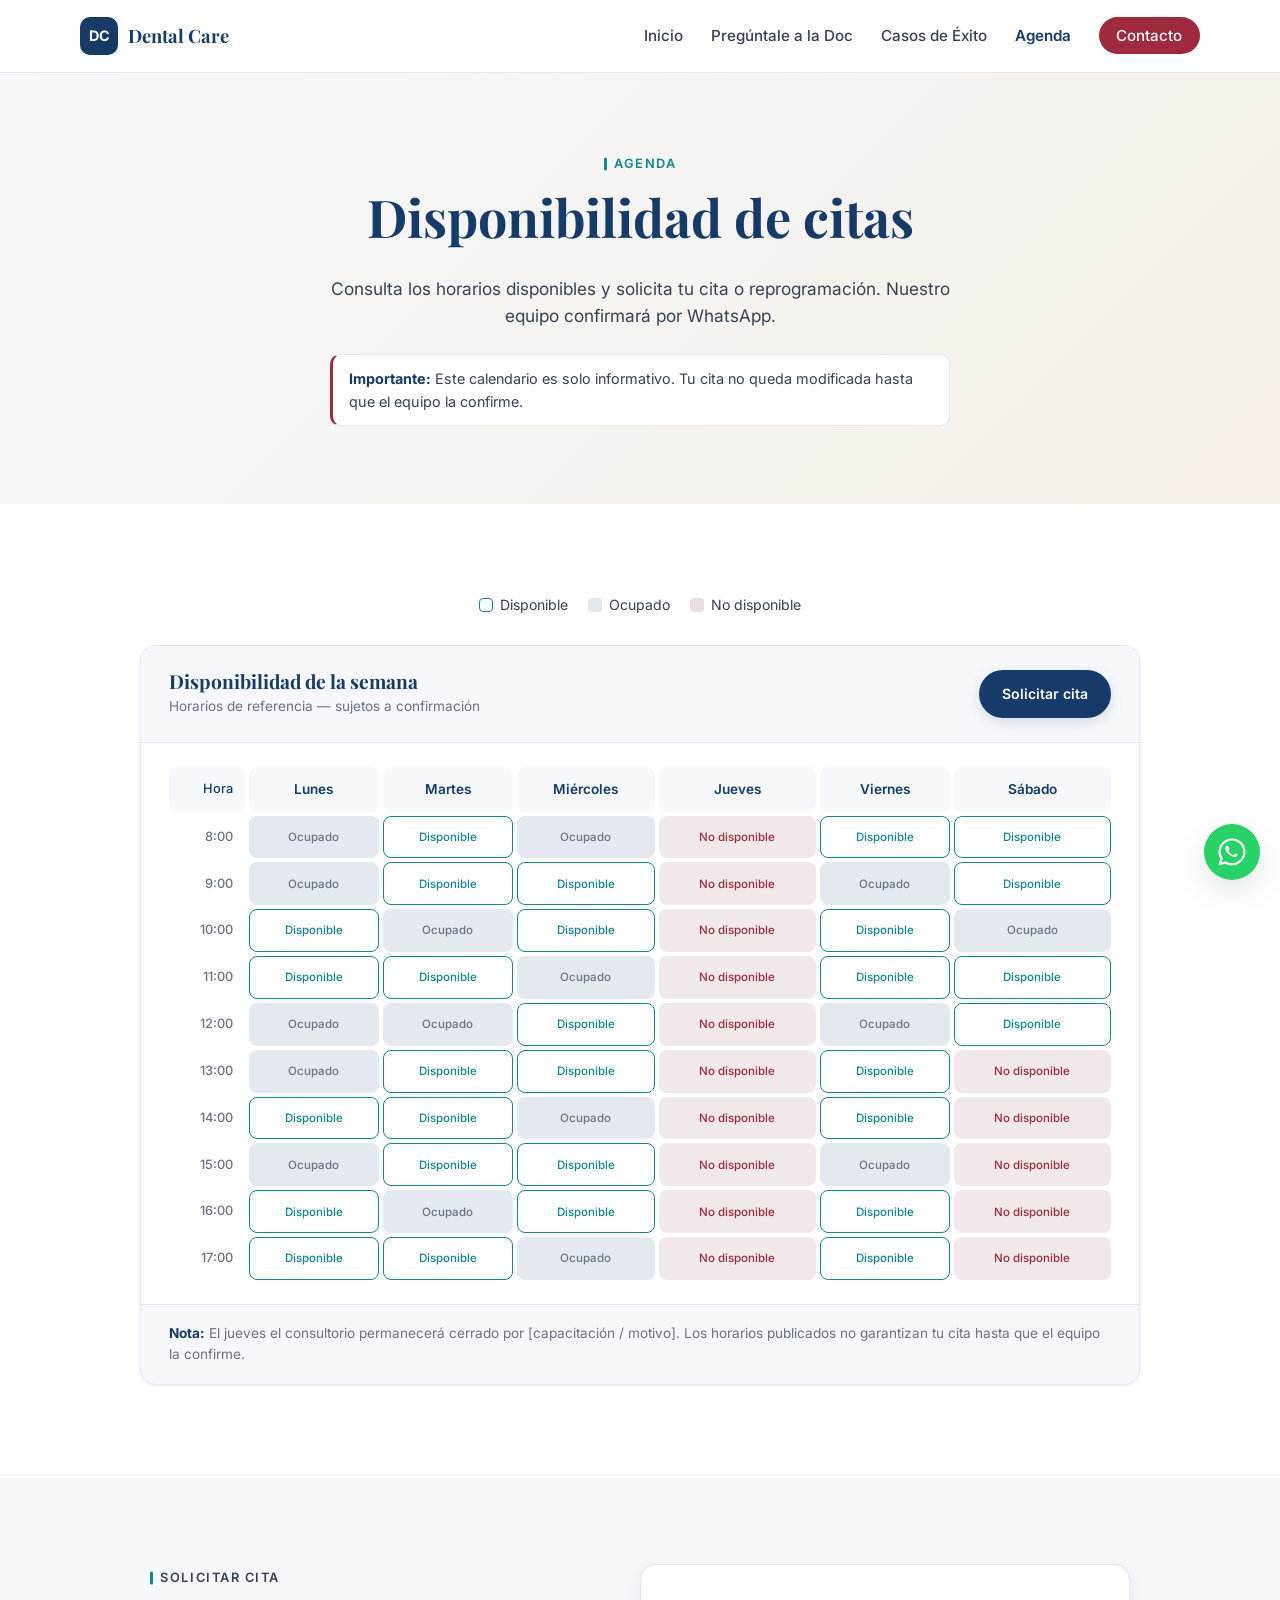
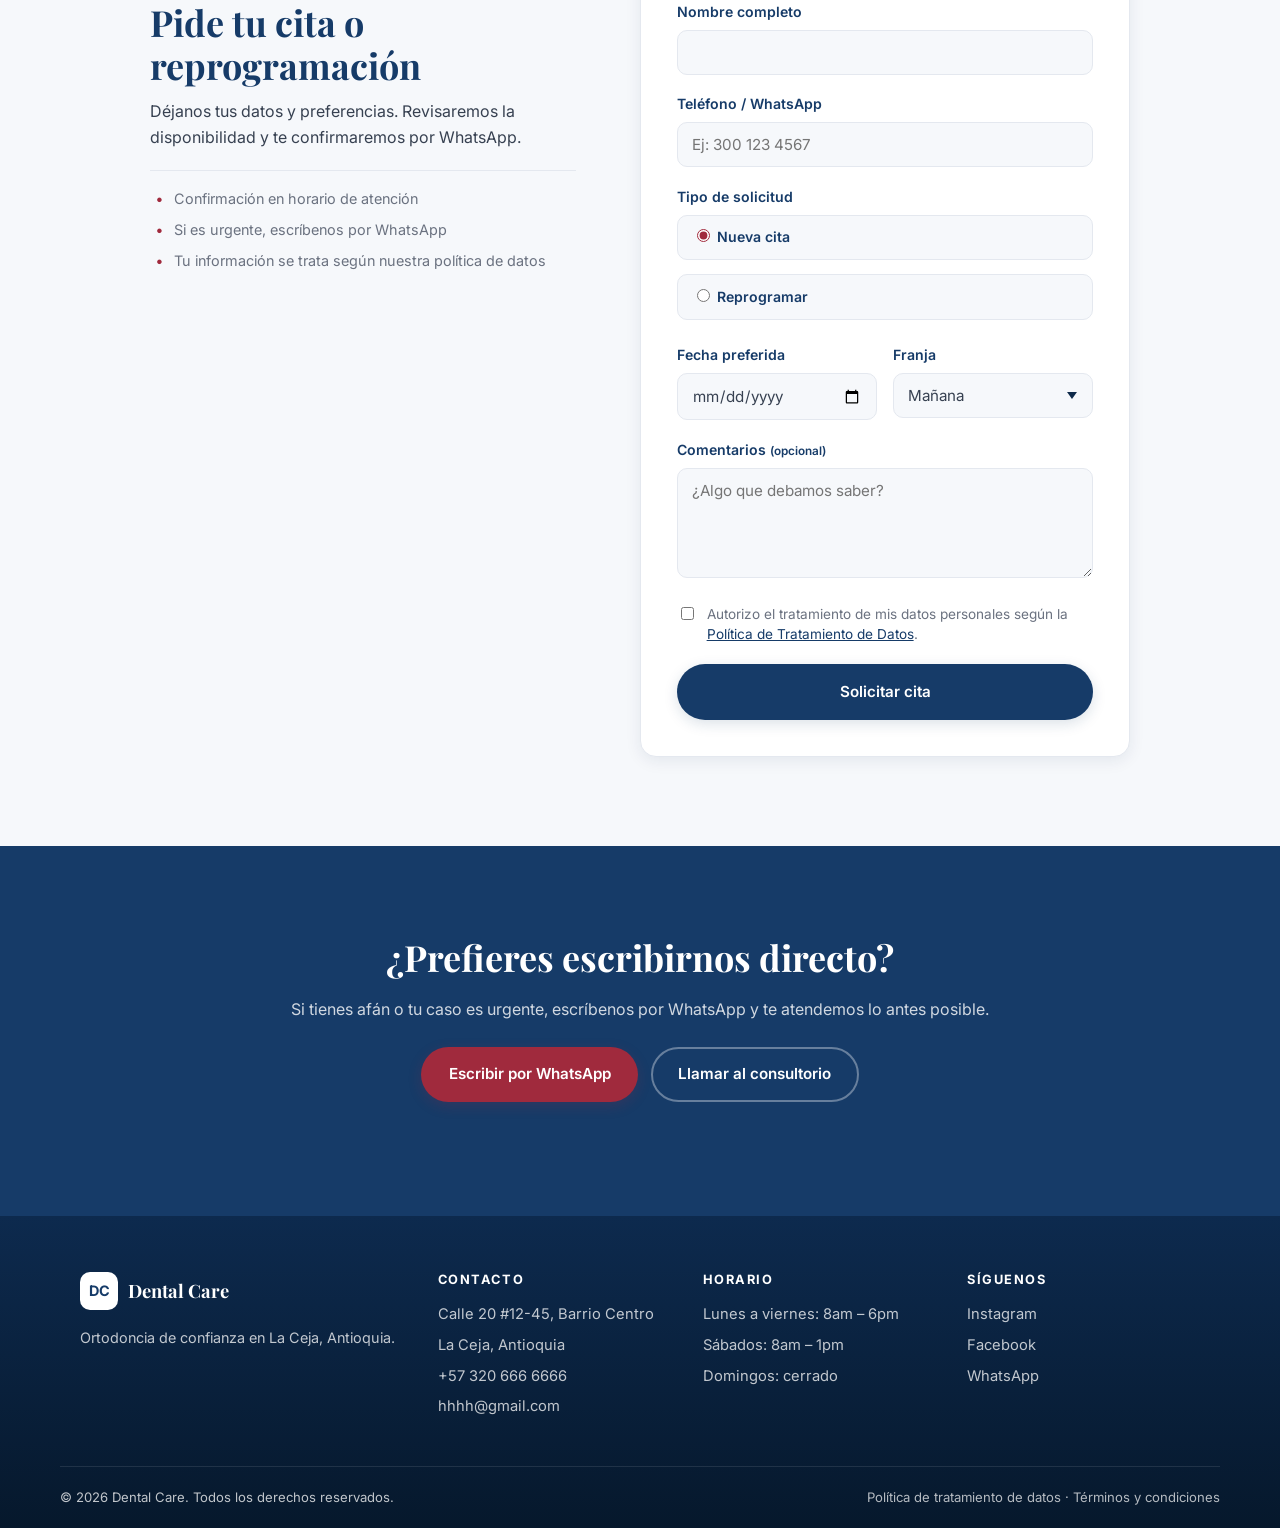
==== agenda.html @ c11f8890 "Add files via upload" ====
<!DOCTYPE html>
<html lang="es">
<head>
  <meta charset="UTF-8" />
  <meta name="viewport" content="width=device-width, initial-scale=1.0" />
  <title>Agenda | Dental Care</title>
  <meta name="description" content="Consulta la disponibilidad de citas en Dental Care y solicita tu cita o reprogramación. Nuestro equipo confirmará por WhatsApp." />
  <link rel="preconnect" href="https://fonts.googleapis.com" />
  <link rel="preconnect" href="https://fonts.gstatic.com" crossorigin />
  <link href="https://fonts.googleapis.com/css2?family=Inter:wght@400;500;600;700&family=Playfair+Display:ital,wght@0,600;0,700;1,600&display=swap" rel="stylesheet" />
  <link rel="stylesheet" href="styles.css" />
</head>
<body>

  <!-- ============ HEADER ============ -->
  <header class="site-header">
    <div class="container header-inner">
      <a href="index.html" class="logo" aria-label="Dental Care - Inicio">
        <span class="logo-mark">DC</span>
        <span class="logo-text">Dental Care</span>
      </a>
      <button class="nav-toggle" aria-label="Abrir menú" aria-expanded="false" aria-controls="main-nav">
        <span></span><span></span><span></span>
      </button>
      <nav id="main-nav" class="main-nav" aria-label="Navegación principal">
        <ul>
          <li><a href="index.html">Inicio</a></li>
          <li><a href="FAQ.html">Pregúntale a la Doc</a></li>
          <li><a href="casos.html">Casos de Éxito</a></li>
          <li><a href="agenda.html" class="active">Agenda</a></li>
          <li><a href="index.html#contacto" class="nav-cta">Contacto</a></li>
        </ul>
      </nav>
    </div>
  </header>

  <!-- ============ PAGE HERO ============ -->
  <section class="page-hero">
    <div class="container page-hero-inner">
      <p class="eyebrow">Agenda</p>
      <h1>Disponibilidad de citas</h1>
      <p class="page-hero-sub">
        Consulta los horarios disponibles y solicita tu cita o reprogramación.
        Nuestro equipo confirmará por WhatsApp.
      </p>
      <p class="disclaimer">
        <strong>Importante:</strong> Este calendario es solo informativo. Tu cita
        no queda modificada hasta que el equipo la confirme.
      </p>
    </div>
  </section>

  <!-- ============ CALENDAR ============ -->
  <section class="section agenda-section">
    <div class="container">

      <div class="agenda-legend" aria-label="Leyenda del calendario">
        <span class="legend-item"><span class="legend-dot legend-available"></span>Disponible</span>
        <span class="legend-item"><span class="legend-dot legend-busy"></span>Ocupado</span>
        <span class="legend-item"><span class="legend-dot legend-blocked"></span>No disponible</span>
      </div>

      <div class="agenda-card">
        <header class="agenda-header">
          <div>
            <h2>Disponibilidad de la semana</h2>
            <p class="agenda-sub">Horarios de referencia — sujetos a confirmación</p>
          </div>
          <a href="#solicitar" class="btn btn-primary">Solicitar cita</a>
        </header>

        <div class="agenda-scroll">
          <table class="agenda-table" aria-label="Calendario de disponibilidad semanal">
            <thead>
              <tr>
                <th scope="col" class="col-time">Hora</th>
                <th scope="col">Lunes</th>
                <th scope="col">Martes</th>
                <th scope="col">Miércoles</th>
                <th scope="col">Jueves</th>
                <th scope="col">Viernes</th>
                <th scope="col">Sábado</th>
              </tr>
            </thead>
            <tbody>
              <tr>
                <th scope="row" class="col-time">8:00</th>
                <td class="slot slot-busy">Ocupado</td>
                <td class="slot slot-available">Disponible</td>
                <td class="slot slot-busy">Ocupado</td>
                <td class="slot slot-blocked">No disponible</td>
                <td class="slot slot-available">Disponible</td>
                <td class="slot slot-available">Disponible</td>
              </tr>
              <tr>
                <th scope="row" class="col-time">9:00</th>
                <td class="slot slot-busy">Ocupado</td>
                <td class="slot slot-available">Disponible</td>
                <td class="slot slot-available">Disponible</td>
                <td class="slot slot-blocked">No disponible</td>
                <td class="slot slot-busy">Ocupado</td>
                <td class="slot slot-available">Disponible</td>
              </tr>
              <tr>
                <th scope="row" class="col-time">10:00</th>
                <td class="slot slot-available">Disponible</td>
                <td class="slot slot-busy">Ocupado</td>
                <td class="slot slot-available">Disponible</td>
                <td class="slot slot-blocked">No disponible</td>
                <td class="slot slot-available">Disponible</td>
                <td class="slot slot-busy">Ocupado</td>
              </tr>
              <tr>
                <th scope="row" class="col-time">11:00</th>
                <td class="slot slot-available">Disponible</td>
                <td class="slot slot-available">Disponible</td>
                <td class="slot slot-busy">Ocupado</td>
                <td class="slot slot-blocked">No disponible</td>
                <td class="slot slot-available">Disponible</td>
                <td class="slot slot-available">Disponible</td>
              </tr>
              <tr>
                <th scope="row" class="col-time">12:00</th>
                <td class="slot slot-busy">Ocupado</td>
                <td class="slot slot-busy">Ocupado</td>
                <td class="slot slot-available">Disponible</td>
                <td class="slot slot-blocked">No disponible</td>
                <td class="slot slot-busy">Ocupado</td>
                <td class="slot slot-available">Disponible</td>
              </tr>
              <tr>
                <th scope="row" class="col-time">13:00</th>
                <td class="slot slot-busy">Ocupado</td>
                <td class="slot slot-available">Disponible</td>
                <td class="slot slot-available">Disponible</td>
                <td class="slot slot-blocked">No disponible</td>
                <td class="slot slot-available">Disponible</td>
                <td class="slot slot-blocked">No disponible</td>
              </tr>
              <tr>
                <th scope="row" class="col-time">14:00</th>
                <td class="slot slot-available">Disponible</td>
                <td class="slot slot-available">Disponible</td>
                <td class="slot slot-busy">Ocupado</td>
                <td class="slot slot-blocked">No disponible</td>
                <td class="slot slot-available">Disponible</td>
                <td class="slot slot-blocked">No disponible</td>
              </tr>
              <tr>
                <th scope="row" class="col-time">15:00</th>
                <td class="slot slot-busy">Ocupado</td>
                <td class="slot slot-available">Disponible</td>
                <td class="slot slot-available">Disponible</td>
                <td class="slot slot-blocked">No disponible</td>
                <td class="slot slot-busy">Ocupado</td>
                <td class="slot slot-blocked">No disponible</td>
              </tr>
              <tr>
                <th scope="row" class="col-time">16:00</th>
                <td class="slot slot-available">Disponible</td>
                <td class="slot slot-busy">Ocupado</td>
                <td class="slot slot-available">Disponible</td>
                <td class="slot slot-blocked">No disponible</td>
                <td class="slot slot-available">Disponible</td>
                <td class="slot slot-blocked">No disponible</td>
              </tr>
              <tr>
                <th scope="row" class="col-time">17:00</th>
                <td class="slot slot-available">Disponible</td>
                <td class="slot slot-available">Disponible</td>
                <td class="slot slot-busy">Ocupado</td>
                <td class="slot slot-blocked">No disponible</td>
                <td class="slot slot-available">Disponible</td>
                <td class="slot slot-blocked">No disponible</td>
              </tr>
            </tbody>
          </table>
        </div>

        <p class="agenda-note">
          <strong>Nota:</strong> El jueves el consultorio permanecerá cerrado por
          [capacitación / motivo]. Los horarios publicados no garantizan tu cita
          hasta que el equipo la confirme.
        </p>
      </div>

    </div>
  </section>

  <!-- ============ REQUEST FORM ============ -->
  <section class="section form-section" id="solicitar">
    <div class="container form-inner">
      <div class="form-intro">
        <p class="eyebrow">Solicitar cita</p>
        <h2>Pide tu cita o reprogramación</h2>
        <p>
          Déjanos tus datos y preferencias. Revisaremos la disponibilidad y te
          confirmaremos por WhatsApp.
        </p>
        <ul class="form-notes">
          <li>Confirmación en horario de atención</li>
          <li>Si es urgente, escríbenos por WhatsApp</li>
          <li>Tu información se trata según nuestra política de datos</li>
        </ul>
      </div>

      <div class="form-container">
        <form class="contact-form" id="agenda-form">
          <div class="form-row">
            <label for="nombre">Nombre completo</label>
            <input type="text" id="nombre" name="nombre" required autocomplete="name" />
          </div>

          <div class="form-row">
            <label for="telefono">Teléfono / WhatsApp</label>
            <input type="tel" id="telefono" name="telefono" required autocomplete="tel" placeholder="Ej: 300 123 4567" />
          </div>

          <div class="form-row">
            <span class="label-text">Tipo de solicitud</span>
            <div class="radio-group radio-group-inline">
              <label class="radio">
                <input type="radio" name="tipo" value="nueva" checked />
                <span>Nueva cita</span>
              </label>
              <label class="radio">
                <input type="radio" name="tipo" value="reprogramar" />
                <span>Reprogramar</span>
              </label>
            </div>
          </div>

          <div class="form-row form-row-2">
            <div>
              <label for="fecha">Fecha preferida</label>
              <input type="date" id="fecha" name="fecha" required />
            </div>
            <div>
              <label for="franja">Franja</label>
              <select id="franja" name="franja">
                <option value="manana">Mañana</option>
                <option value="tarde">Tarde</option>
              </select>
            </div>
          </div>

          <div class="form-row">
            <label for="comentarios">Comentarios <small>(opcional)</small></label>
            <textarea id="comentarios" name="comentarios" rows="3" placeholder="¿Algo que debamos saber?"></textarea>
          </div>

          <label class="checkbox">
            <input type="checkbox" name="consent" required />
            <span>Autorizo el tratamiento de mis datos personales según la <a href="privacidad.html">Política de Tratamiento de Datos</a>.</span>
          </label>

          <button type="submit" class="btn btn-primary form-submit">Solicitar cita</button>
        </form>

        <div class="form-success" id="agenda-success" hidden>
          <div class="success-icon" aria-hidden="true">✓</div>
          <h3>Solicitud recibida</h3>
          <p>Recibimos tu solicitud. Te escribiremos pronto para confirmar.</p>
          <button type="button" class="btn btn-ghost" id="agenda-reset">Enviar otra solicitud</button>
        </div>
      </div>
    </div>
  </section>

  <!-- ============ FINAL CTA ============ -->
  <section class="section final-cta">
    <div class="container final-cta-text center">
      <h2>¿Prefieres escribirnos directo?</h2>
      <p>Si tienes afán o tu caso es urgente, escríbenos por WhatsApp y te atendemos lo antes posible.</p>
      <div class="hero-actions" style="justify-content:center">
        <a href="https://wa.me/573206666666?text=Hola%2C%20quiero%20agendar%20una%20cita%20en%20Dental%20Care." class="btn btn-vinotinto" target="_blank" rel="noopener">Escribir por WhatsApp</a>
        <a href="tel:+573206666666" class="btn btn-ghost btn-ghost-light">Llamar al consultorio</a>
      </div>
    </div>
  </section>

  <!-- ============ FOOTER ============ -->
  <footer class="site-footer">
    <div class="container footer-grid">
      <div>
        <a href="index.html" class="logo logo-light">
          <span class="logo-mark">DC</span>
          <span class="logo-text">Dental Care</span>
        </a>
        <p class="footer-desc">Ortodoncia de confianza en La Ceja, Antioquia.</p>
      </div>
      <div>
        <h4>Contacto</h4>
        <ul class="footer-list">
          <li>Calle 20 #12-45, Barrio Centro</li>
          <li>La Ceja, Antioquia</li>
          <li><a href="tel:+573206666666">+57 320 666 6666</a></li>
          <li><a href="mailto:hhhh@gmail.com">hhhh@gmail.com</a></li>
        </ul>
      </div>
      <div>
        <h4>Horario</h4>
        <ul class="footer-list">
          <li>Lunes a viernes: 8am – 6pm</li>
          <li>Sábados: 8am – 1pm</li>
          <li>Domingos: cerrado</li>
        </ul>
      </div>
      <div>
        <h4>Síguenos</h4>
        <ul class="footer-list">
          <li><a href="https://instagram.com/dentalcare.laceja" target="_blank" rel="noopener">Instagram</a></li>
          <li><a href="https://facebook.com/dentalcare.laceja" target="_blank" rel="noopener">Facebook</a></li>
          <li><a href="https://wa.me/573206666666" target="_blank" rel="noopener">WhatsApp</a></li>
        </ul>
      </div>
    </div>
    <div class="container footer-bottom">
      <p>© <span id="year"></span> Dental Care. Todos los derechos reservados.</p>
      <p>
        <a href="privacidad.html">Política de tratamiento de datos</a> ·
        <a href="terminos.html">Términos y condiciones</a>
      </p>
    </div>
  </footer>

  <!-- ============ WHATSAPP FLOAT ============ -->
  <a href="https://wa.me/573206666666?text=Hola%2C%20quiero%20agendar%20una%20cita%20en%20Dental%20Care."
     class="whatsapp-float" aria-label="Escríbenos por WhatsApp" target="_blank" rel="noopener">
    <svg viewBox="0 0 32 32" width="28" height="28" aria-hidden="true">
      <path fill="currentColor" d="M16 .5C7.4.5.5 7.4.5 16c0 2.8.7 5.4 2 7.7L.5 31.5l8-2.1c2.2 1.2 4.8 1.9 7.5 1.9 8.6 0 15.5-6.9 15.5-15.5S24.6.5 16 .5zm0 28.2c-2.4 0-4.7-.6-6.7-1.8l-.5-.3-4.7 1.2 1.3-4.6-.3-.5c-1.3-2.1-2-4.5-2-7 0-7.1 5.8-12.9 12.9-12.9S29 8.9 29 16s-5.8 12.7-13 12.7zm7.1-9.5c-.4-.2-2.3-1.1-2.6-1.3-.4-.1-.6-.2-.9.2-.3.4-1 1.3-1.2 1.5-.2.2-.4.3-.8.1-.4-.2-1.7-.6-3.2-2-1.2-1-2-2.3-2.2-2.7-.2-.4 0-.6.2-.8.2-.2.4-.4.5-.7.2-.2.2-.4.3-.6.1-.2 0-.4 0-.6-.1-.2-.9-2.1-1.2-2.9-.3-.7-.6-.6-.9-.6h-.7c-.2 0-.6.1-.9.4-.3.4-1.2 1.2-1.2 2.8 0 1.7 1.2 3.3 1.4 3.5.2.2 2.4 3.7 5.9 5.1.8.4 1.5.6 2 .7.8.3 1.6.2 2.2.1.7-.1 2.3-.9 2.6-1.8.3-.9.3-1.7.2-1.8-.1-.2-.4-.2-.8-.4z"/>
    </svg>
  </a>

  <script src="script.js" defer></script>
</body>
</html>
---- styles.css ----
/* ============================================================
   DENTAL CARE — styles.css
   Palette:
   --blue:      #0F2A4A   (primary)
   --blue-dark: #0A1E36
   --gray-50:   #F4F5F7
   --gray-200:  #E2E5EA
   --gray-500:  #6B7280
   --beige:     #EFE8DC
   --vinotinto: #7A1F2B
   ============================================================ */

:root {
  --blue: #0F2A4A;
  --blue-dark: #0A1E36;
  --white: #FFFFFF;
  --gray-50: #F4F5F7;
  --gray-200: #E2E5EA;
  --gray-500: #6B7280;
  --gray-700: #374151;
  --beige: #EFE8DC;
  --vinotinto: #7A1F2B;
  --vinotinto-dark: #611521;

  --font-sans: 'Inter', system-ui, -apple-system, sans-serif;
  --font-display: 'Playfair Display', Georgia, serif;

  --radius: 10px;
  --radius-lg: 16px;
  --shadow-sm: 0 1px 3px rgba(15, 42, 74, .06), 0 1px 2px rgba(15, 42, 74, .04);
  --shadow-md: 0 4px 16px rgba(15, 42, 74, .08);
  --shadow-lg: 0 12px 32px rgba(15, 42, 74, .12);

  --container: 1160px;
  --transition: .2s ease;
}

/* ---------- RESET ---------- */
*, *::before, *::after { box-sizing: border-box; }
html { scroll-behavior: smooth; }
body {
  margin: 0;
  font-family: var(--font-sans);
  font-size: 16px;
  line-height: 1.6;
  color: var(--gray-700);
  background: var(--white);
  -webkit-font-smoothing: antialiased;
}
img { max-width: 100%; display: block; }
a { color: var(--blue); text-decoration: none; transition: color var(--transition); }
a:hover { color: var(--vinotinto); }
ul { padding-left: 1.1em; }
button { font: inherit; cursor: pointer; border: 0; background: none; }

h1, h2, h3, h4 {
  font-family: var(--font-display);
  color: var(--blue);
  line-height: 1.2;
  margin: 0 0 .5em;
  font-weight: 700;
}
h1 { font-size: clamp(2rem, 4vw + 1rem, 3.25rem); }
h2 { font-size: clamp(1.5rem, 2vw + 1rem, 2.25rem); }
h3 { font-size: 1.15rem; }
p { margin: 0 0 1em; }

.container {
  max-width: var(--container);
  margin: 0 auto;
  padding: 0 1.25rem;
}
.center { text-align: center; }
.eyebrow {
  display: inline-block;
  font-family: var(--font-sans);
  font-size: .8rem;
  font-weight: 600;
  letter-spacing: .12em;
  text-transform: uppercase;
  color: var(--vinotinto);
  margin-bottom: .75rem;
}

/* ---------- BUTTONS ---------- */
.btn {
  display: inline-block;
  padding: .85rem 1.6rem;
  border-radius: 999px;
  font-weight: 600;
  font-size: .95rem;
  text-align: center;
  transition: all var(--transition);
  border: 2px solid transparent;
}
.btn-primary { background: var(--blue); color: var(--white); }
.btn-primary:hover { background: var(--blue-dark); color: var(--white); transform: translateY(-1px); box-shadow: var(--shadow-md); }
.btn-outline { border-color: var(--blue); color: var(--blue); }
.btn-outline:hover { background: var(--blue); color: var(--white); }
.btn-ghost { color: var(--blue); border-color: var(--gray-200); }
.btn-ghost:hover { border-color: var(--blue); }
.btn-ghost-light { color: var(--white); border-color: rgba(255,255,255,.35); }
.btn-ghost-light:hover { border-color: var(--white); color: var(--white); }
.btn-vinotinto { background: var(--vinotinto); color: var(--white); }
.btn-vinotinto:hover { background: var(--vinotinto-dark); color: var(--white); transform: translateY(-1px); box-shadow: var(--shadow-md); }

/* ---------- HEADER ---------- */
.site-header {
  position: sticky;
  top: 0;
  z-index: 50;
  background: rgba(255,255,255,.96);
  backdrop-filter: blur(8px);
  border-bottom: 1px solid var(--gray-200);
}
.header-inner {
  display: flex;
  align-items: center;
  justify-content: space-between;
  height: 72px;
}
.logo {
  display: inline-flex;
  align-items: center;
  gap: .6rem;
  font-family: var(--font-display);
  font-weight: 700;
  font-size: 1.15rem;
  color: var(--blue);
}
.logo:hover { color: var(--blue); }
.logo-mark {
  display: inline-grid;
  place-items: center;
  width: 38px;
  height: 38px;
  border-radius: 10px;
  background: var(--blue);
  color: var(--white);
  font-family: var(--font-sans);
  font-weight: 700;
  font-size: .9rem;
}
.logo-light .logo-text { color: var(--white); }
.logo-light .logo-mark { background: var(--white); color: var(--blue); }

.main-nav ul {
  display: flex;
  gap: 1.75rem;
  list-style: none;
  margin: 0;
  padding: 0;
  align-items: center;
}
.main-nav a { font-size: .95rem; font-weight: 500; color: var(--gray-700); }
.main-nav a.active { color: var(--blue); font-weight: 600; }
.nav-cta {
  padding: .55rem 1.1rem;
  background: var(--vinotinto);
  color: var(--white) !important;
  border-radius: 999px;
}
.nav-cta:hover { background: var(--vinotinto-dark); }

.nav-toggle { display: none; width: 40px; height: 40px; padding: 8px; border-radius: 8px; }
.nav-toggle span { display: block; height: 2px; background: var(--blue); margin: 4px 0; border-radius: 2px; transition: var(--transition); }

/* ---------- HERO ---------- */
.hero {
  background: linear-gradient(135deg, var(--gray-50) 0%, var(--beige) 100%);
  padding: clamp(3rem, 6vw, 5.5rem) 0;
}
.hero-inner {
  display: grid;
  grid-template-columns: 1.1fr .9fr;
  gap: clamp(2rem, 5vw, 4rem);
  align-items: center;
}
.hero-content h1 em { font-style: italic; color: var(--vinotinto); }
.hero-sub { font-size: 1.08rem; color: var(--gray-700); max-width: 52ch; margin-bottom: 1.75rem; }
.hero-actions { display: flex; flex-wrap: wrap; gap: .8rem; }

.media-placeholder {
  aspect-ratio: 4 / 5;
  border-radius: var(--radius-lg);
  background:
    repeating-linear-gradient(45deg, rgba(15,42,74,.04) 0 12px, transparent 12px 24px),
    var(--gray-200);
  display: grid;
  place-content: center;
  text-align: center;
  padding: 1.5rem;
  color: var(--gray-500);
  border: 1px dashed rgba(15,42,74,.2);
}
.media-placeholder span { font-weight: 600; color: var(--blue); }
.media-placeholder small { display: block; margin-top: .35rem; font-size: .75rem; letter-spacing: .05em; }

/* ---------- TRUST BAR ---------- */
.trust-bar { background: var(--blue); color: var(--white); padding: 1.5rem 0; }
.trust-inner { display: grid; grid-template-columns: repeat(4, 1fr); gap: 1rem; text-align: center; }
.trust-item strong { display: block; font-family: var(--font-display); font-size: 1.25rem; color: var(--white); }
.trust-item span { font-size: .82rem; color: rgba(255,255,255,.75); }

/* ---------- SECTIONS ---------- */
.section { padding: clamp(3.5rem, 7vw, 6rem) 0; }
.section-head { text-align: center; max-width: 640px; margin: 0 auto 3rem; }
.section-sub { color: var(--gray-500); font-size: 1.02rem; }

/* ---------- QUIÉNES SOMOS (philosophy) ---------- */
.philosophy { background: var(--white); }
.philosophy-inner {
  display: grid;
  grid-template-columns: 1.15fr .85fr;
  gap: clamp(2rem, 5vw, 4rem);
  align-items: center;
}
.philosophy-content p { max-width: 56ch; }

/* ---------- LA DOCTORA (about) ---------- */
.about { background: var(--gray-50); }
.about-inner {
  display: grid;
  grid-template-columns: .85fr 1.15fr;
  gap: clamp(2rem, 5vw, 4rem);
  align-items: center;
}
.about-role { font-weight: 600; color: var(--vinotinto); margin-bottom: 1rem; }
.about-quote {
  font-family: var(--font-display);
  font-size: 1.2rem;
  font-style: italic;
  color: var(--blue);
  border-left: 3px solid var(--vinotinto);
  padding-left: 1rem;
  margin: 1.25rem 0;
}
.about-list {
  list-style: none;
  padding: 1rem 0 0;
  margin: 1.25rem 0 0;
  border-top: 1px solid var(--gray-200);
}
.about-list li {
  position: relative;
  padding-left: 1.4rem;
  font-size: .93rem;
  color: var(--gray-700);
  margin-bottom: .55rem;
}
.about-list li::before {
  content: "";
  position: absolute;
  left: 0;
  top: .55em;
  width: 8px; height: 8px;
  border-radius: 50%;
  background: var(--vinotinto);
}
.about-list strong { color: var(--blue); }

/* ---------- SERVICIOS ---------- */
.services { background: var(--white); }
.services-grid {
  display: grid;
  grid-template-columns: repeat(auto-fit, minmax(240px, 1fr));
  gap: 1.25rem;
}
.service-card {
  padding: 1.75rem 1.5rem;
  background: var(--gray-50);
  border-radius: var(--radius-lg);
  border: 1px solid var(--gray-200);
  transition: all var(--transition);
}
.service-card:hover {
  transform: translateY(-3px);
  box-shadow: var(--shadow-md);
  border-color: transparent;
}
.service-icon {
  display: inline-grid;
  place-items: center;
  width: 44px;
  height: 44px;
  border-radius: 12px;
  background: var(--white);
  color: var(--vinotinto);
  font-size: 1.3rem;
  margin-bottom: 1rem;
  border: 1px solid var(--gray-200);
}
.service-card h3 { margin-bottom: .35rem; font-size: 1.05rem; }
.service-card p { color: var(--gray-500); font-size: .93rem; margin: 0; }

/* ---------- PROCESO (steps) ---------- */
.process { background: var(--gray-50); }
.process-steps {
  list-style: none;
  padding: 0;
  margin: 0;
  display: grid;
  grid-template-columns: repeat(4, 1fr);
  gap: 1.25rem;
  counter-reset: step;
  position: relative;
}
.process-step {
  background: var(--white);
  border-radius: var(--radius-lg);
  padding: 1.75rem 1.5rem;
  box-shadow: var(--shadow-sm);
  border-top: 3px solid var(--vinotinto);
  position: relative;
}
.step-number {
  display: block;
  font-family: var(--font-display);
  font-size: 1.75rem;
  color: var(--vinotinto);
  font-weight: 700;
  margin-bottom: .5rem;
}
.process-step h3 { font-size: 1.05rem; margin-bottom: .35rem; }
.process-step p { font-size: .92rem; color: var(--gray-500); margin: 0; }

/* ---------- POR QUÉ ---------- */
.why { background: var(--white); }
.why-grid {
  display: grid;
  grid-template-columns: repeat(auto-fit, minmax(220px, 1fr));
  gap: 1.25rem;
}
.why-grid-5 { grid-template-columns: repeat(auto-fit, minmax(210px, 1fr)); }
.why-card {
  padding: 1.75rem 1.5rem;
  border: 1px solid var(--gray-200);
  border-radius: var(--radius-lg);
  transition: all var(--transition);
}
.why-card:hover { border-color: var(--blue); }
.why-number {
  display: block;
  font-family: var(--font-display);
  font-size: 1.75rem;
  color: var(--vinotinto);
  margin-bottom: .5rem;
  font-weight: 700;
}
.why-card h3 { font-size: 1.02rem; margin-bottom: .3rem; }
.why-card p { font-size: .92rem; color: var(--gray-500); margin: 0; }

/* ---------- BIOSEGURIDAD ---------- */
.bioseguridad { background: var(--beige); }
.bioseguridad-inner {
  display: grid;
  grid-template-columns: .85fr 1.15fr;
  gap: clamp(2rem, 5vw, 4rem);
  align-items: center;
}
.bioseguridad-list {
  list-style: none;
  padding: 0;
  margin: 1rem 0 0;
}
.bioseguridad-list li {
  position: relative;
  padding-left: 1.75rem;
  font-size: .95rem;
  margin-bottom: .55rem;
  color: var(--gray-700);
}
.bioseguridad-list li::before {
  content: "✓";
  position: absolute;
  left: 0;
  top: 0;
  color: var(--vinotinto);
  font-weight: 700;
  font-size: 1.1rem;
}

/* ---------- TESTIMONIOS ---------- */
.testimonials { background: var(--gray-50); }
.testimonials-grid {
  display: grid;
  grid-template-columns: repeat(auto-fit, minmax(260px, 1fr));
  gap: 1.5rem;
  margin-bottom: 2.5rem;
}
.testimonial {
  margin: 0;
  padding: 1.75rem;
  background: var(--white);
  border-radius: var(--radius-lg);
  border-left: 3px solid var(--vinotinto);
  box-shadow: var(--shadow-sm);
}
.testimonial p { font-style: italic; color: var(--gray-700); margin-bottom: 1rem; }
.testimonial footer { font-size: .85rem; font-weight: 600; color: var(--blue); }
.testimonial footer em { font-weight: 400; color: var(--gray-500); font-size: .8rem; }

/* ---------- FINAL CTA + MAPA ---------- */
.final-cta { background: var(--blue); color: var(--white); }
.final-cta-inner {
  display: grid;
  grid-template-columns: 1fr 1fr;
  gap: clamp(2rem, 5vw, 4rem);
  align-items: center;
}
.final-cta h2 { color: var(--white); }
.final-cta p { color: rgba(255,255,255,.8); }
.final-cta .hero-actions { margin: 1.5rem 0; }
.contact-list {
  list-style: none;
  padding: 1.25rem 0 0;
  margin: 0;
  border-top: 1px solid rgba(255,255,255,.15);
  font-size: .93rem;
}
.contact-list li { margin-bottom: .55rem; color: rgba(255,255,255,.85); }
.contact-list strong { color: var(--white); }
.contact-list a { color: rgba(255,255,255,.85); }
.contact-list a:hover { color: var(--white); }
.map-placeholder {
  aspect-ratio: 4 / 3;
  border-radius: var(--radius-lg);
  background: rgba(255,255,255,.05);
  border: 1px dashed rgba(255,255,255,.3);
  display: grid;
  place-content: center;
  text-align: center;
  color: rgba(255,255,255,.7);
  padding: 1.5rem;
}
.map-placeholder span { font-weight: 600; color: var(--white); }
.map-placeholder small { display: block; margin-top: .35rem; font-size: .75rem; letter-spacing: .05em; }

/* ---------- FOOTER ---------- */
.site-footer { background: var(--blue-dark); color: rgba(255,255,255,.75); padding: 3.5rem 0 0; }
.footer-grid {
  display: grid;
  grid-template-columns: 1.4fr 1fr 1fr 1fr;
  gap: 2rem;
  padding-bottom: 2.5rem;
}
.footer-desc { font-size: .9rem; margin-top: 1rem; }
.site-footer h4 {
  color: var(--white);
  font-family: var(--font-sans);
  font-size: .8rem;
  letter-spacing: .12em;
  text-transform: uppercase;
  margin-bottom: 1rem;
}
.footer-list { list-style: none; padding: 0; margin: 0; }
.footer-list li { font-size: .92rem; margin-bottom: .45rem; }
.footer-list a { color: rgba(255,255,255,.75); }
.footer-list a:hover { color: var(--white); }
.footer-bottom {
  display: flex;
  justify-content: space-between;
  align-items: center;
  flex-wrap: wrap;
  gap: .5rem;
  padding: 1.25rem 0;
  border-top: 1px solid rgba(255,255,255,.1);
  font-size: .82rem;
}
.footer-bottom p { margin: 0; }
.footer-bottom a { color: rgba(255,255,255,.7); }
.footer-bottom a:hover { color: var(--white); }

/* ---------- WHATSAPP FLOAT ---------- */
.whatsapp-float {
  position: fixed;
  bottom: 1.25rem;
  right: 1.25rem;
  width: 56px;
  height: 56px;
  border-radius: 50%;
  background: #25D366;
  color: var(--white);
  display: grid;
  place-items: center;
  box-shadow: var(--shadow-lg);
  z-index: 40;
  transition: transform var(--transition);
}
.whatsapp-float:hover { transform: scale(1.06); color: var(--white); }

/* ---------- RESPONSIVE ---------- */
@media (max-width: 900px) {
  .hero-inner,
  .philosophy-inner,
  .about-inner,
  .bioseguridad-inner,
  .final-cta-inner { grid-template-columns: 1fr; }
  .hero-media,
  .philosophy-media,
  .bioseguridad-media { order: -1; max-width: 420px; margin: 0 auto; width: 100%; }
  .trust-inner { grid-template-columns: repeat(2, 1fr); gap: 1.5rem; }
  .process-steps { grid-template-columns: repeat(2, 1fr); }
  .footer-grid { grid-template-columns: repeat(2, 1fr); }
}

@media (max-width: 720px) {
  .nav-toggle { display: block; }
  .main-nav {
    position: absolute;
    top: 72px; left: 0; right: 0;
    background: var(--white);
    border-bottom: 1px solid var(--gray-200);
    transform: scaleY(0);
    transform-origin: top;
    transition: transform var(--transition);
    overflow: hidden;
  }
  .main-nav.open { transform: scaleY(1); }
  .main-nav ul { flex-direction: column; gap: 0; padding: 1rem 1.25rem; align-items: stretch; }
  .main-nav li { border-bottom: 1px solid var(--gray-200); }
  .main-nav li:last-child { border-bottom: 0; }
  .main-nav a { display: block; padding: .9rem 0; }
  .nav-cta { text-align: center; margin-top: .5rem; }
  .process-steps { grid-template-columns: 1fr; }
  .footer-grid { grid-template-columns: 1fr; }
  .footer-bottom { justify-content: center; text-align: center; }
}


/* ============================================================
   PREGÚNTALE A LA DOC — page-specific styles
   ============================================================ */

/* ---------- PAGE HERO (generic, reused on other pages) ---------- */
.page-hero {
  background: linear-gradient(135deg, var(--gray-50) 0%, var(--beige) 100%);
  padding: clamp(3rem, 6vw, 5rem) 0 clamp(2.5rem, 5vw, 4rem);
}
.page-hero-inner { max-width: 780px; margin: 0 auto; text-align: center; }
.page-hero-sub {
  font-size: 1.08rem;
  color: var(--gray-700);
  max-width: 60ch;
  margin: 0 auto 1.5rem;
}
.disclaimer {
  display: inline-block;
  background: var(--white);
  border: 1px solid var(--gray-200);
  border-left: 3px solid var(--vinotinto);
  border-radius: var(--radius);
  padding: .75rem 1rem;
  font-size: .9rem;
  color: var(--gray-700);
  text-align: left;
  max-width: 620px;
}
.disclaimer strong { color: var(--blue); }

/* ---------- FAQ TABS ---------- */
.faq-section { background: var(--white); }
.faq-container { max-width: 820px; }

.tabs {
  display: inline-flex;
  padding: .35rem;
  background: var(--gray-50);
  border: 1px solid var(--gray-200);
  border-radius: 999px;
  margin: 0 auto 2.5rem;
  gap: .25rem;
  width: 100%;
  max-width: 520px;
  display: flex;
}
.tab {
  flex: 1;
  padding: .7rem 1.2rem;
  font-size: .92rem;
  font-weight: 600;
  color: var(--gray-500);
  border-radius: 999px;
  transition: all var(--transition);
  text-align: center;
}
.tab:hover { color: var(--blue); }
.tab.active {
  background: var(--white);
  color: var(--blue);
  box-shadow: var(--shadow-sm);
}

.tab-panel { display: none; }
.tab-panel.active { display: block; animation: fadeIn .25s ease; }
@keyframes fadeIn {
  from { opacity: 0; transform: translateY(4px); }
  to   { opacity: 1; transform: translateY(0); }
}

/* ---------- FAQ ACCORDION ---------- */
.faq-list { display: flex; flex-direction: column; gap: .6rem; }

.faq {
  background: var(--gray-50);
  border: 1px solid var(--gray-200);
  border-radius: var(--radius);
  transition: all var(--transition);
  overflow: hidden;
}
.faq[open] {
  background: var(--white);
  border-color: var(--blue);
  box-shadow: var(--shadow-sm);
}
.faq summary {
  list-style: none;
  cursor: pointer;
  padding: 1.1rem 1.25rem;
  font-weight: 600;
  color: var(--blue);
  font-size: .98rem;
  display: flex;
  justify-content: space-between;
  align-items: center;
  gap: 1rem;
}
.faq summary::-webkit-details-marker { display: none; }
.faq summary::after {
  content: "+";
  font-size: 1.3rem;
  font-weight: 400;
  color: var(--vinotinto);
  transition: transform var(--transition);
  line-height: 1;
  flex-shrink: 0;
}
.faq[open] summary::after {
  content: "−";
  transform: rotate(180deg);
}
.faq-body {
  padding: 0 1.25rem 1.15rem;
  color: var(--gray-700);
  font-size: .95rem;
  line-height: 1.65;
}
.faq-body p { margin: 0; }
.faq-body em { color: var(--gray-500); font-style: italic; }

/* ---------- PRIVATE QUESTION FORM ---------- */
.form-section { background: var(--gray-50); }
.form-inner {
  display: grid;
  grid-template-columns: 1fr 1.15fr;
  gap: clamp(2rem, 5vw, 4rem);
  align-items: start;
  max-width: 1020px;
}
.form-intro h2 { margin-bottom: .75rem; }
.form-intro p { color: var(--gray-700); }
.form-notes {
  list-style: none;
  padding: 0;
  margin: 1.25rem 0 0;
  border-top: 1px solid var(--gray-200);
  padding-top: 1rem;
}
.form-notes li {
  position: relative;
  padding-left: 1.5rem;
  font-size: .9rem;
  color: var(--gray-500);
  margin-bottom: .5rem;
}
.form-notes li::before {
  content: "•";
  position: absolute;
  left: .35rem;
  top: 0;
  color: var(--vinotinto);
  font-weight: 700;
}

.contact-form {
  background: var(--white);
  padding: clamp(1.5rem, 3vw, 2.25rem);
  border-radius: var(--radius-lg);
  box-shadow: var(--shadow-md);
  border: 1px solid var(--gray-200);
}
.form-row { margin-bottom: 1.15rem; }
.form-row label,
.form-row .label-text {
  display: block;
  font-size: .88rem;
  font-weight: 600;
  color: var(--blue);
  margin-bottom: .4rem;
}
.form-row input[type="text"],
.form-row input[type="email"],
.form-row input[type="tel"],
.form-row textarea {
  width: 100%;
  padding: .75rem .9rem;
  font-family: inherit;
  font-size: .95rem;
  color: var(--gray-700);
  background: var(--gray-50);
  border: 1px solid var(--gray-200);
  border-radius: var(--radius);
  transition: all var(--transition);
}
.form-row input:focus,
.form-row textarea:focus {
  outline: none;
  background: var(--white);
  border-color: var(--blue);
  box-shadow: 0 0 0 3px rgba(15, 42, 74, .1);
}
.form-row textarea { resize: vertical; min-height: 110px; }

.radio-group { display: flex; flex-direction: column; gap: .5rem; }
.radio {
  display: flex;
  align-items: center;
  gap: .55rem;
  padding: .65rem .85rem;
  background: var(--gray-50);
  border: 1px solid var(--gray-200);
  border-radius: var(--radius);
  cursor: pointer;
  font-size: .93rem;
  color: var(--gray-700);
  transition: all var(--transition);
}
.radio:hover { border-color: var(--blue); }
.radio input { accent-color: var(--vinotinto); }

.checkbox {
  display: flex;
  align-items: flex-start;
  gap: .6rem;
  font-size: .85rem;
  color: var(--gray-500);
  cursor: pointer;
  margin-bottom: 1.25rem;
  line-height: 1.5;
}
.checkbox input {
  accent-color: var(--vinotinto);
  margin-top: .2rem;
  flex-shrink: 0;
}
.checkbox a { color: var(--blue); text-decoration: underline; }

.form-submit { width: 100%; }
.form-footnote {
  margin: 1rem 0 0;
  font-size: .78rem;
  color: var(--gray-500);
  text-align: center;
}

/* ---------- PAGE FORM RESPONSIVE ---------- */
@media (max-width: 860px) {
  .form-inner { grid-template-columns: 1fr; }
}




/* ============================================================
   CASOS DE ÉXITO — page-specific styles
   ============================================================ */

/* ---------- FILTER BAR ---------- */
.cases-section { background: var(--white); }

.filter-bar {
  display: flex;
  flex-wrap: wrap;
  gap: .5rem;
  justify-content: center;
  margin-bottom: 2.5rem;
}
.filter-btn {
  padding: .55rem 1.2rem;
  font-size: .9rem;
  font-weight: 600;
  color: var(--gray-500);
  background: var(--gray-50);
  border: 1px solid var(--gray-200);
  border-radius: 999px;
  transition: all var(--transition);
}
.filter-btn:hover { color: var(--blue); border-color: var(--blue); }
.filter-btn.active {
  background: var(--blue);
  color: var(--white);
  border-color: var(--blue);
}

/* ---------- CASES GRID ---------- */
.cases-grid {
  display: grid;
  grid-template-columns: repeat(auto-fit, minmax(320px, 1fr));
  gap: 1.75rem;
}
.case-card {
  background: var(--white);
  border: 1px solid var(--gray-200);
  border-radius: var(--radius-lg);
  overflow: hidden;
  transition: all var(--transition);
  display: flex;
  flex-direction: column;
}
.case-card:hover {
  box-shadow: var(--shadow-md);
  border-color: transparent;
}
.case-card[hidden] { display: none; }

/* ---------- BEFORE/AFTER SLIDER ---------- */
.case-slider {
  position: relative;
  aspect-ratio: 4 / 3;
  overflow: hidden;
  background: var(--gray-200);
  user-select: none;
  touch-action: pan-y;
  --pos: 50%;
}
.case-before,
.case-after {
  position: absolute;
  inset: 0;
  display: grid;
  place-items: center;
  font-size: .9rem;
  font-weight: 600;
  letter-spacing: .05em;
}
.case-before {
  background:
    repeating-linear-gradient(45deg, rgba(15,42,74,.06) 0 10px, transparent 10px 20px),
    #dfe3e8;
  color: var(--gray-700);
}
.case-after {
  background:
    repeating-linear-gradient(-45deg, rgba(122,31,43,.08) 0 10px, transparent 10px 20px),
    #efe2d6;
  color: var(--vinotinto);
  clip-path: inset(0 0 0 var(--pos));
}
.case-before::before,
.case-after::before {
  content: attr(data-label);
  display: none;
}
.case-handle {
  position: absolute;
  top: 0;
  bottom: 0;
  left: var(--pos);
  width: 2px;
  background: var(--white);
  transform: translateX(-50%);
  pointer-events: none;
  box-shadow: 0 0 8px rgba(0,0,0,.15);
}
.case-handle::after {
  content: "⇄";
  position: absolute;
  top: 50%;
  left: 50%;
  transform: translate(-50%, -50%);
  width: 42px;
  height: 42px;
  border-radius: 50%;
  background: var(--white);
  color: var(--blue);
  display: grid;
  place-items: center;
  font-size: 1.05rem;
  font-weight: 700;
  box-shadow: 0 2px 10px rgba(0,0,0,.2);
}
.case-range {
  position: absolute;
  inset: 0;
  width: 100%;
  height: 100%;
  opacity: 0;
  cursor: ew-resize;
  margin: 0;
  z-index: 2;
  -webkit-appearance: none;
  appearance: none;
  background: transparent;
}
.case-range::-webkit-slider-thumb {
  -webkit-appearance: none;
  width: 44px;
  height: 100%;
  cursor: ew-resize;
}
.case-range::-moz-range-thumb {
  width: 44px;
  height: 100%;
  cursor: ew-resize;
  border: 0;
  background: transparent;
}
.case-range:focus-visible { outline: none; }
.case-slider:focus-within .case-handle::after {
  box-shadow: 0 0 0 3px rgba(122, 31, 43, .3), 0 2px 10px rgba(0,0,0,.2);
}

/* ---------- CASE INFO ---------- */
.case-info {
  padding: 1.5rem 1.5rem 1.6rem;
  flex: 1;
  display: flex;
  flex-direction: column;
}
.case-tag {
  display: inline-block;
  font-size: .72rem;
  font-weight: 600;
  letter-spacing: .08em;
  text-transform: uppercase;
  color: var(--vinotinto);
  background: rgba(122, 31, 43, .08);
  padding: .3rem .7rem;
  border-radius: 999px;
  margin-bottom: .75rem;
  align-self: flex-start;
}
.case-info h3 {
  font-size: 1.15rem;
  margin-bottom: .75rem;
}
.case-meta {
  list-style: none;
  padding: 0;
  margin: 0 0 1rem;
  font-size: .88rem;
  color: var(--gray-500);
}
.case-meta li { margin-bottom: .3rem; }
.case-meta strong { color: var(--blue); font-weight: 600; }
.case-quote {
  margin: auto 0 0;
  padding-top: 1rem;
  border-top: 1px solid var(--gray-200);
  font-style: italic;
  color: var(--gray-700);
  font-size: .93rem;
  line-height: 1.55;
}
.case-quote footer {
  margin-top: .5rem;
  font-style: normal;
  font-size: .82rem;
  font-weight: 600;
  color: var(--blue);
}

/* ---------- DISCLAIMER ---------- */
.cases-disclaimer {
  text-align: center;
  font-size: .85rem;
  color: var(--gray-500);
  max-width: 600px;
  margin: 2.5rem auto 0;
  font-style: italic;
}

/* ---------- VIDEO TESTIMONIALS ---------- */
.videos-section { background: var(--gray-50); }
.videos-grid {
  display: grid;
  grid-template-columns: repeat(auto-fit, minmax(260px, 1fr));
  gap: 1.5rem;
}
.video-card { text-align: center; }
.video-placeholder {
  position: relative;
  aspect-ratio: 16 / 9;
  background:
    repeating-linear-gradient(45deg, rgba(15,42,74,.06) 0 10px, transparent 10px 20px),
    var(--gray-200);
  border-radius: var(--radius-lg);
  display: grid;
  place-content: center;
  color: var(--gray-500);
  transition: transform var(--transition);
  cursor: pointer;
  overflow: hidden;
}
.video-placeholder:hover { transform: scale(1.02); }
.video-placeholder small {
  display: block;
  margin-top: .5rem;
  font-size: .78rem;
  letter-spacing: .05em;
}
.play-btn {
  display: grid;
  place-items: center;
  width: 56px;
  height: 56px;
  border-radius: 50%;
  background: var(--vinotinto);
  color: var(--white);
  font-size: 1.2rem;
  margin: 0 auto;
  box-shadow: 0 4px 14px rgba(122, 31, 43, .35);
  padding-left: 4px;
  transition: transform var(--transition);
}
.video-placeholder:hover .play-btn { transform: scale(1.08); }
.video-caption {
  margin-top: .85rem;
  font-size: .9rem;
  color: var(--gray-700);
  font-weight: 500;
}

/* ---------- GOOGLE REVIEWS CTA ---------- */
.reviews-cta { background: var(--white); }
.reviews-cta-inner {
  display: flex;
  justify-content: space-between;
  align-items: center;
  gap: 2rem;
  flex-wrap: wrap;
  background: var(--gray-50);
  border: 1px solid var(--gray-200);
  border-radius: var(--radius-lg);
  padding: clamp(1.75rem, 4vw, 2.5rem);
}
.reviews-cta-inner h2 { margin-bottom: .5rem; }
.reviews-cta-inner p { margin: 0; color: var(--gray-500); }
.reviews-cta .btn { flex-shrink: 0; }

/* ---------- CASES RESPONSIVE ---------- */
@media (max-width: 720px) {
  .reviews-cta-inner { flex-direction: column; text-align: center; }
  .cases-grid { grid-template-columns: 1fr; }
}




/* ============================================================
   AGENDA — page-specific styles
   ============================================================ */

.agenda-section { background: var(--white); }

/* ---------- LEGEND ---------- */
.agenda-legend {
  display: flex;
  flex-wrap: wrap;
  gap: 1.25rem;
  justify-content: center;
  margin-bottom: 1.75rem;
  font-size: .88rem;
  color: var(--gray-700);
}
.legend-item {
  display: inline-flex;
  align-items: center;
  gap: .45rem;
}
.legend-dot {
  display: inline-block;
  width: 14px;
  height: 14px;
  border-radius: 4px;
}
.legend-available { background: var(--white); border: 1.5px solid var(--blue); }
.legend-busy      { background: var(--gray-200); }
.legend-blocked   { background: rgba(122, 31, 43, .15); }

/* ---------- AGENDA CARD ---------- */
.agenda-card {
  background: var(--white);
  border: 1px solid var(--gray-200);
  border-radius: var(--radius-lg);
  box-shadow: var(--shadow-sm);
  overflow: hidden;
  max-width: 1000px;
  margin: 0 auto;
}
.agenda-header {
  display: flex;
  justify-content: space-between;
  align-items: center;
  gap: 1rem;
  flex-wrap: wrap;
  padding: 1.5rem 1.75rem;
  border-bottom: 1px solid var(--gray-200);
  background: var(--gray-50);
}
.agenda-header h2 { font-size: 1.2rem; margin: 0; }
.agenda-sub {
  margin: .2rem 0 0;
  font-size: .85rem;
  color: var(--gray-500);
}
.agenda-header .btn { padding: .7rem 1.3rem; font-size: .88rem; }

/* ---------- AGENDA TABLE ---------- */
.agenda-scroll {
  overflow-x: auto;
  padding: 1.25rem 1.5rem;
}
.agenda-table {
  width: 100%;
  min-width: 640px;
  border-collapse: separate;
  border-spacing: 4px 4px;
  font-size: .82rem;
}
.agenda-table th,
.agenda-table td {
  padding: .7rem .5rem;
  text-align: center;
  vertical-align: middle;
}
.agenda-table thead th {
  font-family: var(--font-sans);
  font-weight: 600;
  color: var(--blue);
  background: var(--gray-50);
  border-radius: 8px;
  font-size: .85rem;
}
.agenda-table .col-time {
  width: 76px;
  text-align: right;
  padding-right: .75rem;
  font-family: var(--font-sans);
  font-weight: 500;
  font-size: .8rem;
  color: var(--gray-500);
  background: var(--white);
  position: sticky;
  left: 0;
  z-index: 2;
}
.agenda-table thead th.col-time {
  background: var(--gray-50);
  color: var(--blue);
}

.slot {
  border-radius: 8px;
  font-size: .72rem;
  font-weight: 500;
  transition: transform var(--transition);
}
.slot-available {
  background: var(--white);
  border: 1.5px solid var(--blue);
  color: var(--blue);
}
.slot-busy {
  background: var(--gray-200);
  color: var(--gray-500);
}
.slot-blocked {
  background: rgba(122, 31, 43, .1);
  color: var(--vinotinto);
}

.agenda-note {
  margin: 0;
  padding: 1.15rem 1.75rem;
  border-top: 1px solid var(--gray-200);
  background: var(--gray-50);
  font-size: .85rem;
  color: var(--gray-500);
  line-height: 1.55;
}
.agenda-note strong { color: var(--blue); }

/* ---------- FORM SUCCESS + DATE/SELECT ---------- */
.form-row-2 {
  display: grid;
  grid-template-columns: 1fr 1fr;
  gap: 1rem;
}
.form-row-2 > div { min-width: 0; }
.form-row-2 input,
.form-row-2 select { width: 100%; }

.form-row input[type="date"],
.form-row select {
  width: 100%;
  padding: .75rem .9rem;
  font-family: inherit;
  font-size: .95rem;
  color: var(--gray-700);
  background: var(--gray-50);
  border: 1px solid var(--gray-200);
  border-radius: var(--radius);
  transition: all var(--transition);
  -webkit-appearance: none;
  appearance: none;
}
.form-row select {
  background-image: url("data:image/svg+xml;utf8,<svg xmlns='http://www.w3.org/2000/svg' width='12' height='8' viewBox='0 0 12 8'><path fill='%230F2A4A' d='M6 8 0 0h12z'/></svg>");
  background-repeat: no-repeat;
  background-position: right .95rem center;
  background-size: 10px;
  padding-right: 2.2rem;
}
.form-row input[type="date"]:focus,
.form-row select:focus {
  outline: none;
  background-color: var(--white);
  border-color: var(--blue);
  box-shadow: 0 0 0 3px rgba(15, 42, 74, .1);
}

.form-container { position: relative; }

.form-success {
  background: var(--white);
  padding: clamp(2rem, 4vw, 2.5rem);
  border-radius: var(--radius-lg);
  box-shadow: var(--shadow-md);
  border: 1px solid var(--gray-200);
  text-align: center;
  animation: fadeIn .3s ease;
}
.success-icon {
  width: 64px;
  height: 64px;
  margin: 0 auto 1rem;
  border-radius: 50%;
  background: rgba(122, 31, 43, .1);
  color: var(--vinotinto);
  display: grid;
  place-items: center;
  font-size: 1.8rem;
  font-weight: 700;
}
.form-success h3 { font-size: 1.3rem; margin-bottom: .5rem; }
.form-success p { color: var(--gray-500); margin-bottom: 1.5rem; }

/* ---------- AGENDA RESPONSIVE ---------- */
@media (max-width: 720px) {
  .agenda-header { padding: 1.25rem; }
  .agenda-header .btn { width: 100%; }
  .agenda-scroll { padding: 1rem; }
  .form-row-2 { grid-template-columns: 1fr; }
}




/* ============================================================
   LEGAL PAGES — privacidad.html, terminos.html
   ============================================================ */

.legal-section { background: var(--white); }
.legal-container {
  max-width: 760px;
  margin: 0 auto;
}
.legal-intro {
  font-size: 1.02rem;
  color: var(--gray-700);
  background: var(--gray-50);
  border-left: 3px solid var(--vinotinto);
  padding: 1rem 1.25rem;
  border-radius: var(--radius);
  margin-bottom: 2.5rem;
}
.legal-block {
  margin-bottom: 2rem;
}
.legal-block h2 {
  font-size: 1.2rem;
  color: var(--blue);
  margin-bottom: .65rem;
  padding-bottom: .5rem;
  border-bottom: 1px solid var(--gray-200);
}
.legal-block p {
  color: var(--gray-700);
  line-height: 1.7;
  font-size: .96rem;
}
.legal-block p:last-child { margin-bottom: 0; }
.legal-block a { color: var(--blue); text-decoration: underline; }
.legal-block a:hover { color: var(--vinotinto); }

.legal-list {
  list-style: none;
  padding: 0;
  margin: 0;
}
.legal-list li {
  font-size: .94rem;
  color: var(--gray-700);
  margin-bottom: .45rem;
  padding-left: 1.25rem;
  position: relative;
}
.legal-list li::before {
  content: "·";
  position: absolute;
  left: .35rem;
  top: -.15em;
  color: var(--vinotinto);
  font-size: 1.4rem;
  font-weight: 700;
  line-height: 1;
}
.legal-list strong { color: var(--blue); }

.legal-list-bullets li::before {
  content: "•";
  font-size: 1rem;
  top: .05em;
}

.legal-footnote {
  margin-top: 3rem;
  padding: 1rem 1.25rem;
  background: rgba(122, 31, 43, .06);
  border: 1px solid rgba(122, 31, 43, .2);
  border-radius: var(--radius);
  font-size: .85rem;
  color: var(--vinotinto);
  font-style: italic;
}


/* ============================================================
   DESIGN A — VIVID REFINEMENT
   Brighter navy · teal accent · warmer cream · subtle depth
   ============================================================ */

:root {
  /* New vivid palette */
  --blue: #163B68;
  --blue-dark: #0D2A4E;
  --teal: #0E8A8C;
  --teal-light: #E6F4F4;
  --vinotinto: #A02A3D;
  --vinotinto-dark: #7F1F2E;
  --beige: #F5EFE6;
  --gray-50: #F6F8FB;
  --gray-200: #E4E8EF;

  color-scheme: light;
}

/* Prevent Chrome forced-dark weirdness */
html { color-scheme: light; }

/* --- Depth & warmth on section backgrounds --- */
.hero {
  background:
    radial-gradient(ellipse 70% 80% at 85% 20%, rgba(14,138,140,.08) 0%, transparent 60%),
    linear-gradient(135deg, #F6F8FB 0%, #EEF5F5 55%, #F5EFE6 100%);
}

.trust-bar {
  background: linear-gradient(90deg, var(--blue) 0%, var(--blue-dark) 100%);
  border-top: 3px solid var(--teal);
}

/* --- Service icons pop with teal --- */
.service-icon {
  background: var(--teal-light);
  color: var(--teal);
  border-color: transparent;
}

.service-card {
  background: #FFFFFF;
  border-color: var(--gray-200);
}
.service-card:hover {
  border-color: var(--teal);
  box-shadow: 0 8px 24px rgba(14,138,140,.12);
}

/* --- Why cards — teal hover accent --- */
.why-card:hover {
  border-color: var(--teal);
  box-shadow: 0 6px 20px rgba(14,138,140,.08);
}
.why-number {
  color: var(--teal);
}

/* --- About quote block — teal accent instead of vinotinto --- */
.about-quote {
  border-left-color: var(--teal);
}

/* --- Process steps — teal number badge --- */
.process-step {
  border-top-color: var(--teal);
}
.step-number {
  color: var(--teal);
}

/* --- Bioseguridad — warm cream with teal checkmarks --- */
.bioseguridad-list li::before {
  color: var(--teal);
}

/* --- FAQ accent --- */
.faq[open] {
  border-color: var(--teal);
  box-shadow: 0 4px 16px rgba(14,138,140,.08);
}
.faq summary::after {
  color: var(--teal);
}

/* --- Tab / filter active state --- */
.tab.active {
  color: var(--teal);
}
.filter-btn.active {
  background: var(--teal);
  border-color: var(--teal);
}
.filter-btn:hover {
  color: var(--teal);
  border-color: var(--teal);
}

/* --- Buttons — more depth on hover --- */
.btn-primary {
  box-shadow: 0 4px 14px rgba(22,59,104,.15);
}
.btn-primary:hover {
  box-shadow: 0 8px 22px rgba(22,59,104,.25);
}
.btn-vinotinto {
  box-shadow: 0 4px 14px rgba(160,42,61,.2);
}
.btn-vinotinto:hover {
  box-shadow: 0 8px 22px rgba(160,42,61,.3);
}

/* --- Eyebrow accent (used across pages) --- */
.eyebrow {
  color: var(--teal);
  position: relative;
  padding-left: .65rem;
}
.eyebrow::before {
  content: "";
  position: absolute;
  left: 0;
  top: 50%;
  transform: translateY(-50%);
  width: 3px;
  height: 1em;
  background: var(--teal);
  border-radius: 2px;
}

/* --- Testimonial left border — teal --- */
.testimonial {
  border-left-color: var(--teal);
}
.testimonial footer {
  color: var(--teal);
}

/* --- Case tag — teal tint --- */
.case-tag {
  color: var(--teal);
  background: rgba(14,138,140,.1);
}

/* --- Success icon — teal --- */
.success-icon {
  background: rgba(14,138,140,.12);
  color: var(--teal);
}

/* --- Form focus — teal ring --- */
.form-row input:focus,
.form-row textarea:focus,
.form-row select:focus {
  border-color: var(--teal);
  box-shadow: 0 0 0 3px rgba(14,138,140,.15);
}

/* --- Play button — teal instead of vinotinto --- */
.play-btn {
  background: var(--teal);
  box-shadow: 0 4px 14px rgba(14,138,140,.35);
}

/* --- Case slider handle — teal --- */
.case-handle::after {
  color: var(--teal);
}

/* --- Legend available — teal --- */
.legend-available {
  border-color: var(--teal);
}
.slot-available {
  border-color: var(--teal);
  color: var(--teal);
}

/* --- Footer — deep gradient --- */
.site-footer {
  background: linear-gradient(180deg, var(--blue-dark) 0%, #06182C 100%);
}

/* ============================================================
   GRID SYMMETRY
   ============================================================ */

/* Services: lock to 3 per row on desktop (3+3, never 4+2) */
.services-grid {
  grid-template-columns: repeat(auto-fit, minmax(260px, 1fr));
}
@media (min-width: 900px) {
  .services-grid {
    grid-template-columns: repeat(3, 1fr);
  }
}

/* Por qué elegirnos (5 items): flex + center so last row is balanced */
.why-grid-5 {
  display: flex;
  flex-wrap: wrap;
  justify-content: center;
  gap: 1.25rem;
}
.why-grid-5 .why-card {
  flex: 1 1 210px;
  max-width: 260px;
}

/* Process steps (4): lock to 4 desktop, 2 tablet, 1 mobile */
@media (min-width: 900px) {
  .process-steps {
    grid-template-columns: repeat(4, 1fr);
  }
}

/* Cases: 3 per row on desktop for 3+3 balance */
@media (min-width: 900px) {
  .cases-grid {
    grid-template-columns: repeat(3, 1fr);
  }
}
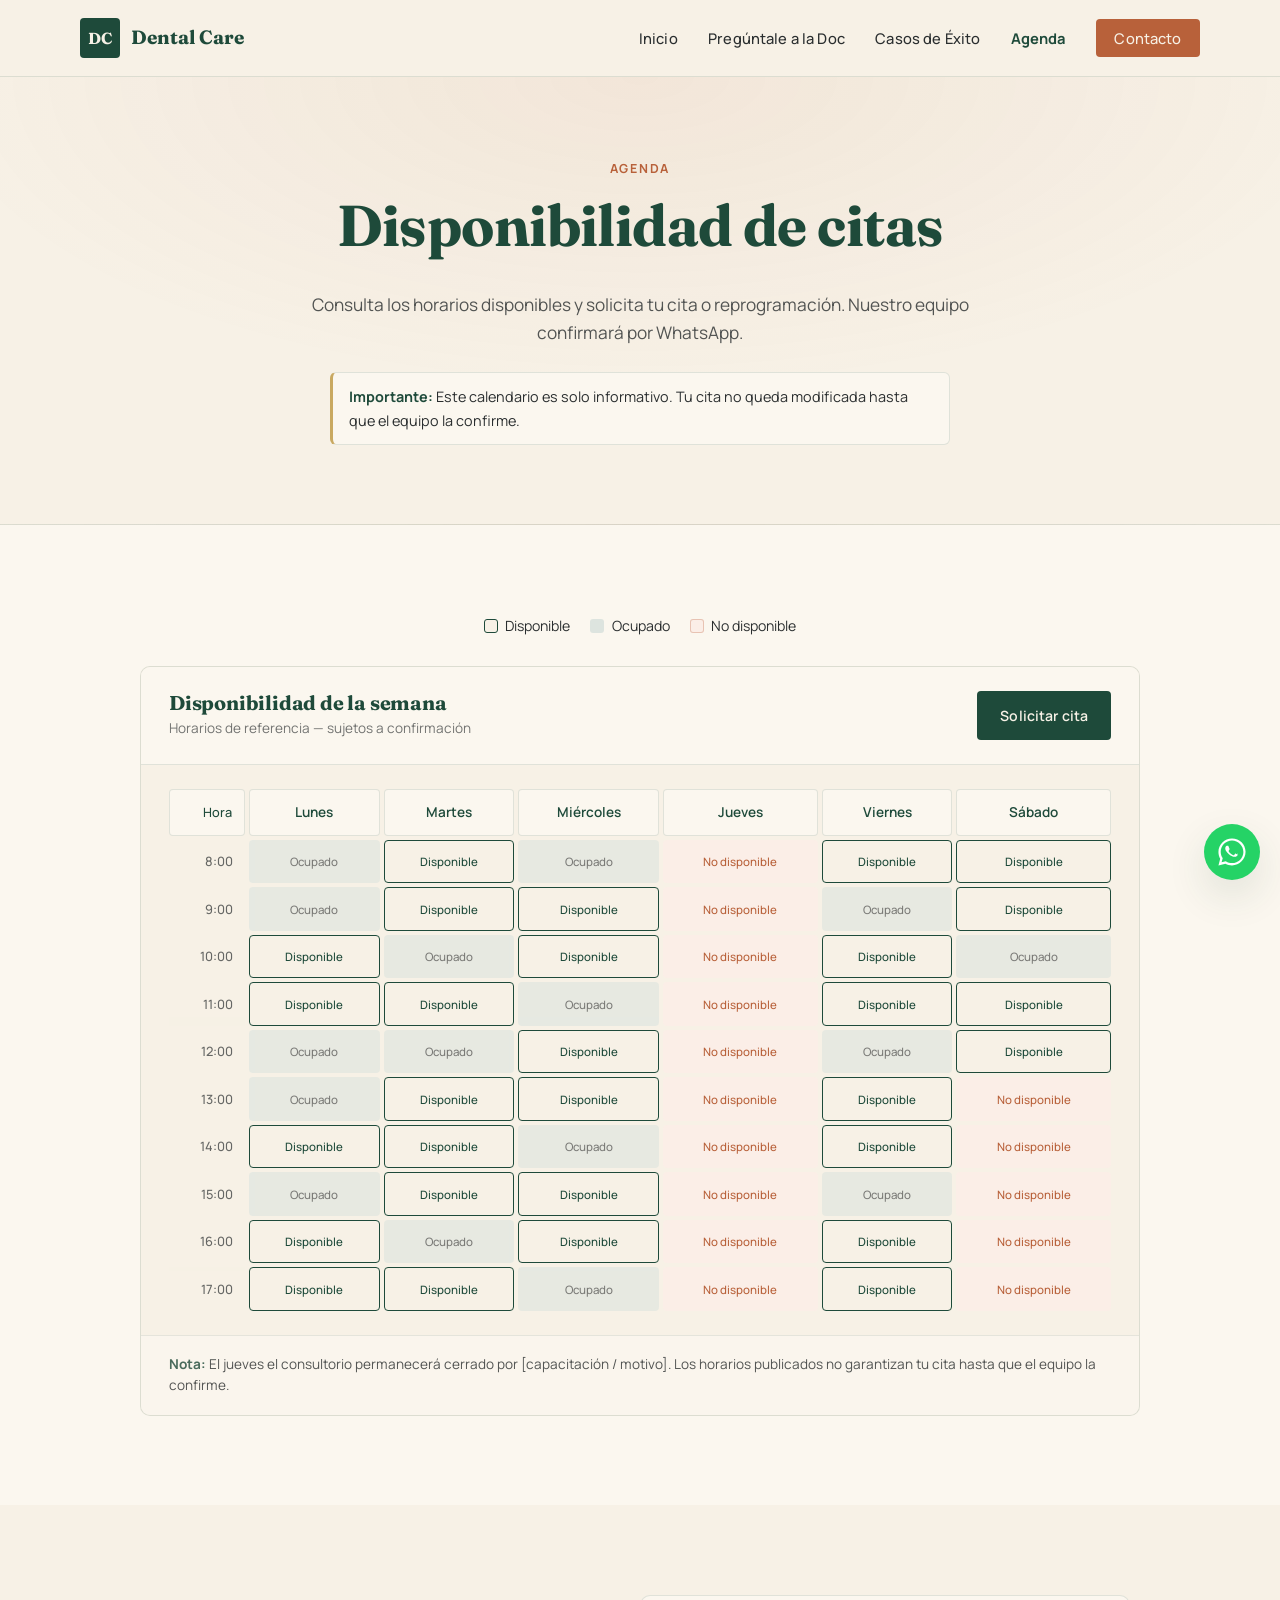
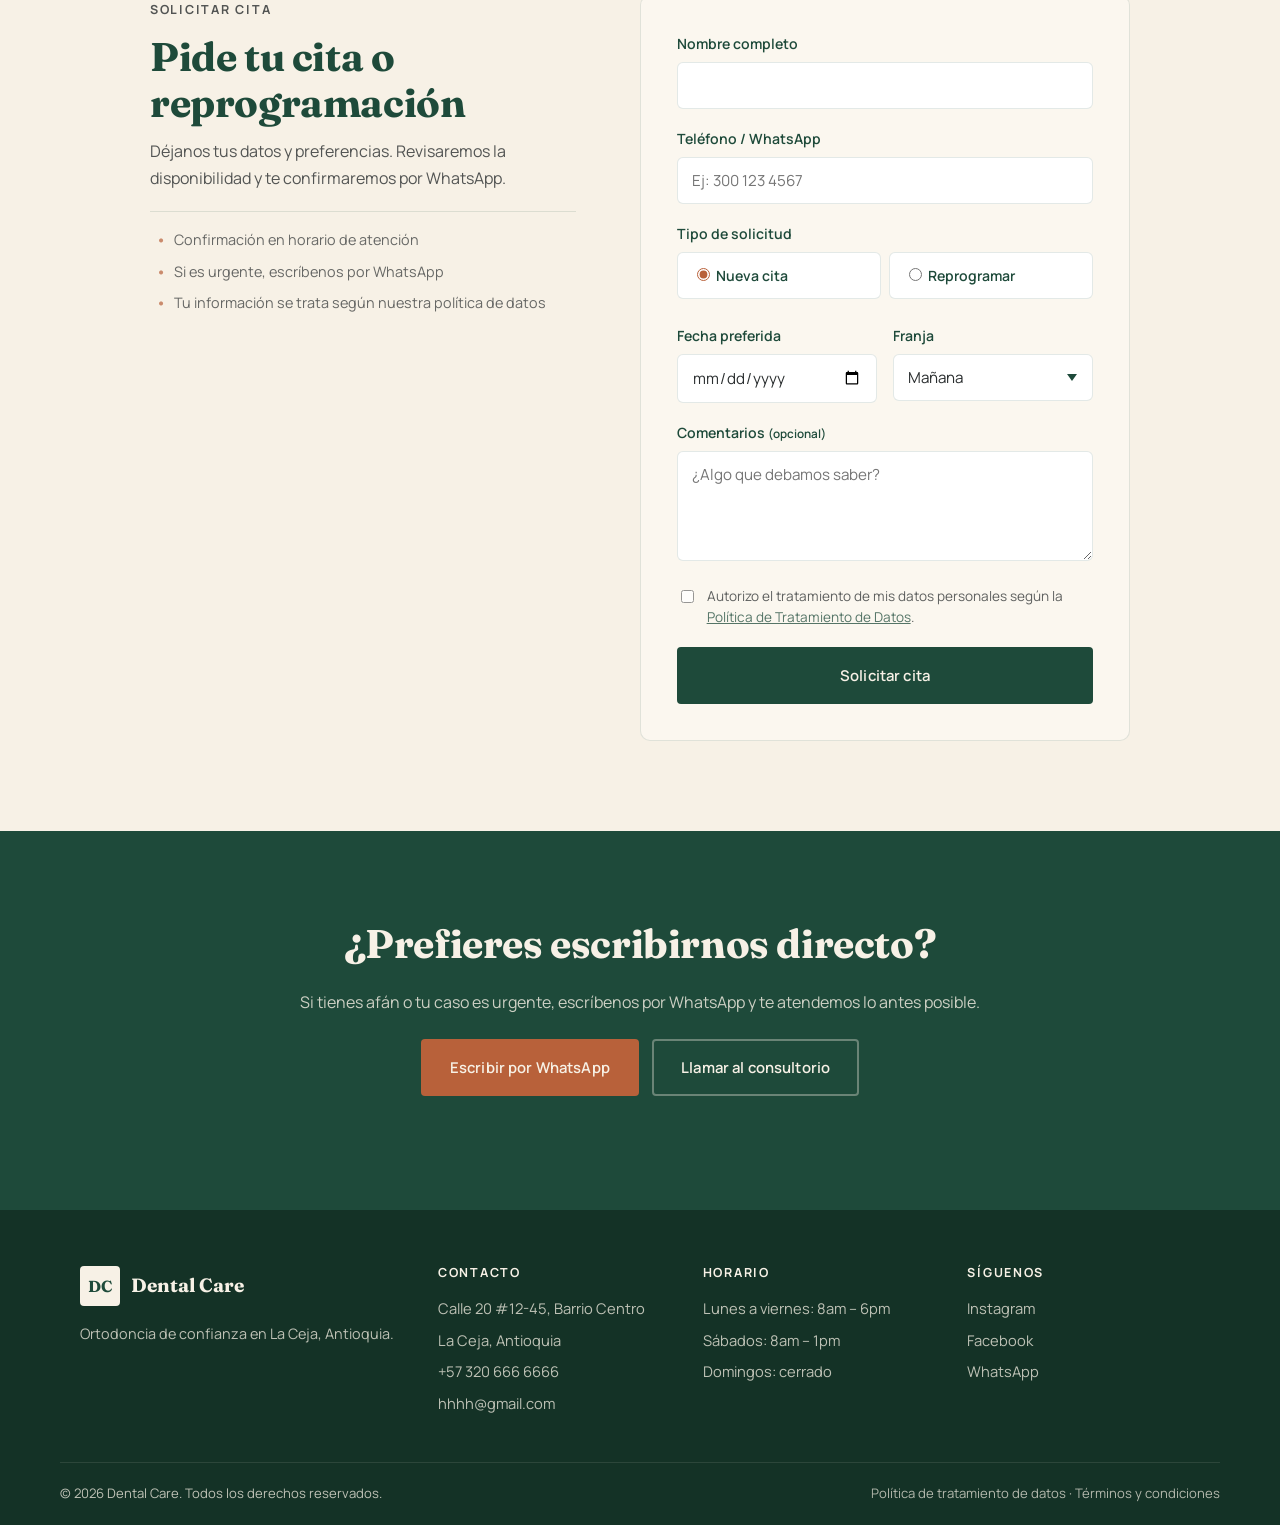
==== commit 62ca2aa5: "Add files via upload" ====
--- a/agenda.html
+++ b/agenda.html
@@ -7,7 +7,7 @@
   <meta name="description" content="Consulta la disponibilidad de citas en Dental Care y solicita tu cita o reprogramación. Nuestro equipo confirmará por WhatsApp." />
   <link rel="preconnect" href="https://fonts.googleapis.com" />
   <link rel="preconnect" href="https://fonts.gstatic.com" crossorigin />
-  <link href="https://fonts.googleapis.com/css2?family=Inter:wght@400;500;600;700&family=Playfair+Display:ital,wght@0,600;0,700;1,600&display=swap" rel="stylesheet" />
+  <link href="https://fonts.googleapis.com/css2?family=Fraunces:ital,wght@0,600;0,700;1,600&family=Manrope:wght@400;500;600;700&display=swap" rel="stylesheet" />
   <link rel="stylesheet" href="styles.css" />
 </head>
 <body>
--- a/styles.css
+++ b/styles.css
@@ -1,214 +1,278 @@
 /* ============================================================
-   DENTAL CARE — styles.css
-   Palette:
-   --blue:      #0F2A4A   (primary)
-   --blue-dark: #0A1E36
-   --gray-50:   #F4F5F7
-   --gray-200:  #E2E5EA
-   --gray-500:  #6B7280
-   --beige:     #EFE8DC
-   --vinotinto: #7A1F2B
+   DENTAL CARE — DESIGN B
+   "Warm editorial" · cream · forest green · terracotta
+   Usage: swap <link> to styles-b.css in every HTML file.
+   Also swap the Google Fonts <link> (see bottom note).
    ============================================================ */
 
 :root {
-  --blue: #0F2A4A;
-  --blue-dark: #0A1E36;
+  /* Palette */
+  --ink: #2A2E2F;
+  --green: #1E4A3A;
+  --green-dark: #143226;
+  --green-light: #E8F0EC;
+  --cream: #F7F1E6;
+  --cream-2: #FBF7EF;
+  --terracotta: #B8613A;
+  --terracotta-dark: #9A4E2C;
+  --terracotta-light: #FBEEE7;
+  --gold: #C9A961;
+  --line: rgba(30, 74, 58, 0.12);
   --white: #FFFFFF;
-  --gray-50: #F4F5F7;
-  --gray-200: #E2E5EA;
-  --gray-500: #6B7280;
-  --gray-700: #374151;
-  --beige: #EFE8DC;
-  --vinotinto: #7A1F2B;
-  --vinotinto-dark: #611521;
-
-  --font-sans: 'Inter', system-ui, -apple-system, sans-serif;
-  --font-display: 'Playfair Display', Georgia, serif;
-
-  --radius: 10px;
-  --radius-lg: 16px;
-  --shadow-sm: 0 1px 3px rgba(15, 42, 74, .06), 0 1px 2px rgba(15, 42, 74, .04);
-  --shadow-md: 0 4px 16px rgba(15, 42, 74, .08);
-  --shadow-lg: 0 12px 32px rgba(15, 42, 74, .12);
+
+  /* Type */
+  --font-sans: 'Manrope', system-ui, -apple-system, sans-serif;
+  --font-display: 'Fraunces', Georgia, serif;
+
+  /* Shape — less rounded than Design A */
+  --radius: 6px;
+  --radius-lg: 10px;
+  --shadow-sm: 0 1px 2px rgba(30, 74, 58, 0.06);
+  --shadow-md: 0 6px 20px rgba(30, 74, 58, 0.08);
+  --shadow-lg: 0 16px 40px rgba(30, 74, 58, 0.12);
 
   --container: 1160px;
-  --transition: .2s ease;
+  --transition: .25s ease;
+
+  color-scheme: light;
 }
 
 /* ---------- RESET ---------- */
 *, *::before, *::after { box-sizing: border-box; }
-html { scroll-behavior: smooth; }
+html { scroll-behavior: smooth; color-scheme: light; }
 body {
   margin: 0;
   font-family: var(--font-sans);
   font-size: 16px;
-  line-height: 1.6;
-  color: var(--gray-700);
-  background: var(--white);
+  line-height: 1.65;
+  color: var(--ink);
+  background: var(--cream);
   -webkit-font-smoothing: antialiased;
 }
 img { max-width: 100%; display: block; }
-a { color: var(--blue); text-decoration: none; transition: color var(--transition); }
-a:hover { color: var(--vinotinto); }
+a { color: var(--green); text-decoration: none; transition: color var(--transition); }
+a:hover { color: var(--terracotta); }
 ul { padding-left: 1.1em; }
 button { font: inherit; cursor: pointer; border: 0; background: none; }
 
 h1, h2, h3, h4 {
   font-family: var(--font-display);
-  color: var(--blue);
-  line-height: 1.2;
-  margin: 0 0 .5em;
-  font-weight: 700;
-}
-h1 { font-size: clamp(2rem, 4vw + 1rem, 3.25rem); }
-h2 { font-size: clamp(1.5rem, 2vw + 1rem, 2.25rem); }
-h3 { font-size: 1.15rem; }
+  color: var(--green);
+  line-height: 1.15;
+  margin: 0 0 .55em;
+  font-weight: 700;
+  letter-spacing: -.01em;
+}
+h1 { font-size: clamp(2.2rem, 4vw + 1rem, 3.6rem); font-weight: 700; }
+h2 { font-size: clamp(1.7rem, 2.2vw + 1rem, 2.5rem); }
+h3 { font-size: 1.18rem; }
 p { margin: 0 0 1em; }
 
-.container {
-  max-width: var(--container);
-  margin: 0 auto;
-  padding: 0 1.25rem;
-}
+.container { max-width: var(--container); margin: 0 auto; padding: 0 1.25rem; }
 .center { text-align: center; }
+
 .eyebrow {
   display: inline-block;
   font-family: var(--font-sans);
-  font-size: .8rem;
-  font-weight: 600;
-  letter-spacing: .12em;
+  font-size: .78rem;
+  font-weight: 700;
+  letter-spacing: .14em;
   text-transform: uppercase;
-  color: var(--vinotinto);
-  margin-bottom: .75rem;
-}
+  color: var(--terracotta);
+  margin-bottom: .85rem;
+}
+.eyebrow::before { content: none; }
 
 /* ---------- BUTTONS ---------- */
 .btn {
   display: inline-block;
-  padding: .85rem 1.6rem;
-  border-radius: 999px;
+  padding: .9rem 1.7rem;
+  border-radius: 4px;
   font-weight: 600;
-  font-size: .95rem;
+  font-size: .93rem;
+  letter-spacing: .01em;
   text-align: center;
   transition: all var(--transition);
   border: 2px solid transparent;
 }
-.btn-primary { background: var(--blue); color: var(--white); }
-.btn-primary:hover { background: var(--blue-dark); color: var(--white); transform: translateY(-1px); box-shadow: var(--shadow-md); }
-.btn-outline { border-color: var(--blue); color: var(--blue); }
-.btn-outline:hover { background: var(--blue); color: var(--white); }
-.btn-ghost { color: var(--blue); border-color: var(--gray-200); }
-.btn-ghost:hover { border-color: var(--blue); }
-.btn-ghost-light { color: var(--white); border-color: rgba(255,255,255,.35); }
-.btn-ghost-light:hover { border-color: var(--white); color: var(--white); }
-.btn-vinotinto { background: var(--vinotinto); color: var(--white); }
-.btn-vinotinto:hover { background: var(--vinotinto-dark); color: var(--white); transform: translateY(-1px); box-shadow: var(--shadow-md); }
+.btn-primary {
+  background: var(--green);
+  color: var(--cream);
+}
+.btn-primary:hover {
+  background: var(--green-dark);
+  color: var(--cream);
+  transform: translateY(-1px);
+  box-shadow: var(--shadow-md);
+}
+.btn-outline { border-color: var(--green); color: var(--green); }
+.btn-outline:hover { background: var(--green); color: var(--cream); }
+.btn-ghost { color: var(--green); border-color: var(--line); }
+.btn-ghost:hover { border-color: var(--green); }
+.btn-ghost-light { color: var(--cream); border-color: rgba(247,241,230,.35); }
+.btn-ghost-light:hover { border-color: var(--cream); color: var(--cream); }
+.btn-vinotinto {
+  background: var(--terracotta);
+  color: var(--cream);
+}
+.btn-vinotinto:hover {
+  background: var(--terracotta-dark);
+  color: var(--cream);
+  transform: translateY(-1px);
+  box-shadow: var(--shadow-md);
+}
 
 /* ---------- HEADER ---------- */
 .site-header {
   position: sticky;
   top: 0;
   z-index: 50;
-  background: rgba(255,255,255,.96);
-  backdrop-filter: blur(8px);
-  border-bottom: 1px solid var(--gray-200);
+  background: rgba(247,241,230,.94);
+  backdrop-filter: blur(10px);
+  border-bottom: 1px solid var(--line);
 }
 .header-inner {
   display: flex;
   align-items: center;
   justify-content: space-between;
-  height: 72px;
+  height: 76px;
 }
 .logo {
   display: inline-flex;
   align-items: center;
-  gap: .6rem;
+  gap: .7rem;
   font-family: var(--font-display);
   font-weight: 700;
-  font-size: 1.15rem;
-  color: var(--blue);
-}
-.logo:hover { color: var(--blue); }
+  font-size: 1.2rem;
+  color: var(--green);
+}
+.logo:hover { color: var(--green); }
 .logo-mark {
   display: inline-grid;
   place-items: center;
-  width: 38px;
-  height: 38px;
-  border-radius: 10px;
-  background: var(--blue);
-  color: var(--white);
-  font-family: var(--font-sans);
-  font-weight: 700;
-  font-size: .9rem;
-}
-.logo-light .logo-text { color: var(--white); }
-.logo-light .logo-mark { background: var(--white); color: var(--blue); }
+  width: 40px;
+  height: 40px;
+  border-radius: 4px;
+  background: var(--green);
+  color: var(--cream);
+  font-family: var(--font-display);
+  font-weight: 700;
+  font-size: 1rem;
+}
+.logo-light .logo-text { color: var(--cream); }
+.logo-light .logo-mark { background: var(--cream); color: var(--green); }
 
 .main-nav ul {
   display: flex;
-  gap: 1.75rem;
+  gap: 1.9rem;
   list-style: none;
   margin: 0;
   padding: 0;
   align-items: center;
 }
-.main-nav a { font-size: .95rem; font-weight: 500; color: var(--gray-700); }
-.main-nav a.active { color: var(--blue); font-weight: 600; }
+.main-nav a {
+  font-size: .92rem;
+  font-weight: 500;
+  color: var(--ink);
+  letter-spacing: .01em;
+}
+.main-nav a.active { color: var(--green); font-weight: 700; }
 .nav-cta {
-  padding: .55rem 1.1rem;
-  background: var(--vinotinto);
-  color: var(--white) !important;
-  border-radius: 999px;
-}
-.nav-cta:hover { background: var(--vinotinto-dark); }
-
-.nav-toggle { display: none; width: 40px; height: 40px; padding: 8px; border-radius: 8px; }
-.nav-toggle span { display: block; height: 2px; background: var(--blue); margin: 4px 0; border-radius: 2px; transition: var(--transition); }
+  padding: .55rem 1.15rem;
+  background: var(--terracotta);
+  color: var(--cream) !important;
+  border-radius: 4px;
+}
+.nav-cta:hover { background: var(--terracotta-dark); }
+
+.nav-toggle { display: none; width: 40px; height: 40px; padding: 8px; border-radius: 4px; }
+.nav-toggle span { display: block; height: 2px; background: var(--green); margin: 5px 0; border-radius: 1px; transition: var(--transition); }
 
 /* ---------- HERO ---------- */
 .hero {
-  background: linear-gradient(135deg, var(--gray-50) 0%, var(--beige) 100%);
-  padding: clamp(3rem, 6vw, 5.5rem) 0;
+  background:
+    radial-gradient(ellipse 70% 90% at 100% 0%, rgba(184,97,58,.10) 0%, transparent 55%),
+    radial-gradient(ellipse 60% 70% at 0% 100%, rgba(30,74,58,.06) 0%, transparent 55%),
+    var(--cream);
+  padding: clamp(3.5rem, 7vw, 6rem) 0;
+  border-bottom: 1px solid var(--line);
 }
 .hero-inner {
   display: grid;
-  grid-template-columns: 1.1fr .9fr;
-  gap: clamp(2rem, 5vw, 4rem);
+  grid-template-columns: 1.15fr .85fr;
+  gap: clamp(2rem, 5vw, 4.5rem);
   align-items: center;
 }
-.hero-content h1 em { font-style: italic; color: var(--vinotinto); }
-.hero-sub { font-size: 1.08rem; color: var(--gray-700); max-width: 52ch; margin-bottom: 1.75rem; }
+.hero-content h1 em {
+  font-style: italic;
+  color: var(--terracotta);
+  font-weight: 600;
+}
+.hero-sub {
+  font-size: 1.08rem;
+  color: var(--ink);
+  opacity: .85;
+  max-width: 52ch;
+  margin-bottom: 1.9rem;
+}
 .hero-actions { display: flex; flex-wrap: wrap; gap: .8rem; }
 
-.media-placeholder {
+.media-placeholder,
+.media-img {
   aspect-ratio: 4 / 5;
   border-radius: var(--radius-lg);
-  background:
-    repeating-linear-gradient(45deg, rgba(15,42,74,.04) 0 12px, transparent 12px 24px),
-    var(--gray-200);
   display: grid;
   place-content: center;
   text-align: center;
   padding: 1.5rem;
-  color: var(--gray-500);
-  border: 1px dashed rgba(15,42,74,.2);
-}
-.media-placeholder span { font-weight: 600; color: var(--blue); }
-.media-placeholder small { display: block; margin-top: .35rem; font-size: .75rem; letter-spacing: .05em; }
+}
+.media-placeholder {
+  background:
+    repeating-linear-gradient(45deg, rgba(30,74,58,.05) 0 12px, transparent 12px 24px),
+    var(--green-light);
+  color: var(--green);
+  border: 1px dashed rgba(30,74,58,.25);
+  font-size: .95rem;
+  font-weight: 500;
+}
+.media-img {
+  width: 100%;
+  object-fit: cover;
+  padding: 0;
+}
 
 /* ---------- TRUST BAR ---------- */
-.trust-bar { background: var(--blue); color: var(--white); padding: 1.5rem 0; }
-.trust-inner { display: grid; grid-template-columns: repeat(4, 1fr); gap: 1rem; text-align: center; }
-.trust-item strong { display: block; font-family: var(--font-display); font-size: 1.25rem; color: var(--white); }
-.trust-item span { font-size: .82rem; color: rgba(255,255,255,.75); }
+.trust-bar {
+  background: var(--green);
+  color: var(--cream);
+  padding: 1.75rem 0;
+  border-top: 3px solid var(--gold);
+}
+.trust-inner {
+  display: grid;
+  grid-template-columns: repeat(4, 1fr);
+  gap: 1rem;
+  text-align: center;
+}
+.trust-item strong {
+  display: block;
+  font-family: var(--font-display);
+  font-size: 1.3rem;
+  color: var(--cream);
+  font-weight: 700;
+}
+.trust-item span {
+  font-size: .82rem;
+  color: rgba(247,241,230,.72);
+}
 
 /* ---------- SECTIONS ---------- */
-.section { padding: clamp(3.5rem, 7vw, 6rem) 0; }
+.section { padding: clamp(3.5rem, 7vw, 6.5rem) 0; }
 .section-head { text-align: center; max-width: 640px; margin: 0 auto 3rem; }
-.section-sub { color: var(--gray-500); font-size: 1.02rem; }
-
-/* ---------- QUIÉNES SOMOS (philosophy) ---------- */
-.philosophy { background: var(--white); }
+.section-sub { color: var(--ink); opacity: .65; font-size: 1.02rem; }
+
+/* ---------- PHILOSOPHY ---------- */
+.philosophy { background: var(--cream-2); }
 .philosophy-inner {
   display: grid;
   grid-template-columns: 1.15fr .85fr;
@@ -217,84 +281,88 @@
 }
 .philosophy-content p { max-width: 56ch; }
 
-/* ---------- LA DOCTORA (about) ---------- */
-.about { background: var(--gray-50); }
+/* ---------- ABOUT ---------- */
+.about { background: var(--cream); }
 .about-inner {
   display: grid;
   grid-template-columns: .85fr 1.15fr;
   gap: clamp(2rem, 5vw, 4rem);
   align-items: center;
 }
-.about-role { font-weight: 600; color: var(--vinotinto); margin-bottom: 1rem; }
+.about-role { font-weight: 600; color: var(--terracotta); margin-bottom: 1rem; }
 .about-quote {
   font-family: var(--font-display);
-  font-size: 1.2rem;
+  font-size: 1.25rem;
   font-style: italic;
-  color: var(--blue);
-  border-left: 3px solid var(--vinotinto);
+  color: var(--green);
+  border-left: 3px solid var(--gold);
   padding-left: 1rem;
   margin: 1.25rem 0;
+  font-weight: 500;
 }
 .about-list {
   list-style: none;
   padding: 1rem 0 0;
   margin: 1.25rem 0 0;
-  border-top: 1px solid var(--gray-200);
+  border-top: 1px solid var(--line);
 }
 .about-list li {
   position: relative;
-  padding-left: 1.4rem;
+  padding-left: 1.5rem;
   font-size: .93rem;
-  color: var(--gray-700);
+  color: var(--ink);
   margin-bottom: .55rem;
 }
 .about-list li::before {
-  content: "";
+  content: "—";
   position: absolute;
   left: 0;
-  top: .55em;
-  width: 8px; height: 8px;
-  border-radius: 50%;
-  background: var(--vinotinto);
-}
-.about-list strong { color: var(--blue); }
-
-/* ---------- SERVICIOS ---------- */
-.services { background: var(--white); }
+  top: 0;
+  color: var(--terracotta);
+  font-weight: 700;
+}
+.about-list strong { color: var(--green); }
+
+/* ---------- SERVICES ---------- */
+.services { background: var(--green-light); }
 .services-grid {
   display: grid;
-  grid-template-columns: repeat(auto-fit, minmax(240px, 1fr));
+  grid-template-columns: repeat(auto-fit, minmax(260px, 1fr));
   gap: 1.25rem;
 }
+@media (min-width: 900px) {
+  .services-grid { grid-template-columns: repeat(3, 1fr); }
+}
 .service-card {
-  padding: 1.75rem 1.5rem;
-  background: var(--gray-50);
+  padding: 2rem 1.75rem;
+  background: var(--cream-2);
   border-radius: var(--radius-lg);
-  border: 1px solid var(--gray-200);
+  border: 1px solid var(--line);
   transition: all var(--transition);
 }
 .service-card:hover {
+  background: var(--white);
   transform: translateY(-3px);
   box-shadow: var(--shadow-md);
-  border-color: transparent;
+  border-color: var(--terracotta);
 }
 .service-icon {
   display: inline-grid;
   place-items: center;
-  width: 44px;
-  height: 44px;
-  border-radius: 12px;
-  background: var(--white);
-  color: var(--vinotinto);
-  font-size: 1.3rem;
-  margin-bottom: 1rem;
-  border: 1px solid var(--gray-200);
-}
-.service-card h3 { margin-bottom: .35rem; font-size: 1.05rem; }
-.service-card p { color: var(--gray-500); font-size: .93rem; margin: 0; }
-
-/* ---------- PROCESO (steps) ---------- */
-.process { background: var(--gray-50); }
+  width: 46px;
+  height: 46px;
+  border-radius: 50%;
+  background: var(--green);
+  color: var(--cream);
+  font-size: 1.25rem;
+  margin-bottom: 1.15rem;
+  border: 0;
+}
+.service-card h3 { margin-bottom: .4rem; font-size: 1.08rem; }
+.service-card p { color: var(--ink); opacity: .75; font-size: .94rem; margin: 0; }
+
+/* ---------- PROCESS ---------- */
+.process { background: var(--cream); }
 .process-steps {
   list-style: none;
   padding: 0;
@@ -302,56 +370,76 @@
   display: grid;
   grid-template-columns: repeat(4, 1fr);
   gap: 1.25rem;
-  counter-reset: step;
-  position: relative;
 }
 .process-step {
-  background: var(--white);
+  background: var(--cream-2);
   border-radius: var(--radius-lg);
   padding: 1.75rem 1.5rem;
+  border: 1px solid var(--line);
+  transition: all var(--transition);
+  position: relative;
+}
+.process-step:hover {
+  border-color: var(--gold);
   box-shadow: var(--shadow-sm);
-  border-top: 3px solid var(--vinotinto);
-  position: relative;
 }
 .step-number {
-  display: block;
-  font-family: var(--font-display);
-  font-size: 1.75rem;
-  color: var(--vinotinto);
-  font-weight: 700;
-  margin-bottom: .5rem;
+  display: inline-grid;
+  place-items: center;
+  width: 36px;
+  height: 36px;
+  border-radius: 50%;
+  background: var(--terracotta);
+  color: var(--cream);
+  font-family: var(--font-sans);
+  font-size: .85rem;
+  font-weight: 700;
+  margin-bottom: .85rem;
 }
 .process-step h3 { font-size: 1.05rem; margin-bottom: .35rem; }
-.process-step p { font-size: .92rem; color: var(--gray-500); margin: 0; }
-
-/* ---------- POR QUÉ ---------- */
-.why { background: var(--white); }
+.process-step p { font-size: .92rem; color: var(--ink); opacity: .7; margin: 0; }
+
+/* ---------- WHY ---------- */
+.why { background: var(--cream-2); }
 .why-grid {
   display: grid;
   grid-template-columns: repeat(auto-fit, minmax(220px, 1fr));
   gap: 1.25rem;
 }
-.why-grid-5 { grid-template-columns: repeat(auto-fit, minmax(210px, 1fr)); }
+.why-grid-5 {
+  display: flex;
+  flex-wrap: wrap;
+  justify-content: center;
+  gap: 1.25rem;
+}
+.why-grid-5 .why-card {
+  flex: 1 1 210px;
+  max-width: 260px;
+}
 .why-card {
-  padding: 1.75rem 1.5rem;
-  border: 1px solid var(--gray-200);
+  padding: 1.9rem 1.6rem;
+  border: 1px solid var(--line);
   border-radius: var(--radius-lg);
+  background: var(--cream);
   transition: all var(--transition);
 }
-.why-card:hover { border-color: var(--blue); }
+.why-card:hover {
+  border-color: var(--green);
+  background: var(--white);
+}
 .why-number {
   display: block;
   font-family: var(--font-display);
-  font-size: 1.75rem;
-  color: var(--vinotinto);
+  font-size: 1.8rem;
+  color: var(--gold);
   margin-bottom: .5rem;
   font-weight: 700;
 }
-.why-card h3 { font-size: 1.02rem; margin-bottom: .3rem; }
-.why-card p { font-size: .92rem; color: var(--gray-500); margin: 0; }
+.why-card h3 { font-size: 1.02rem; margin-bottom: .35rem; }
+.why-card p { font-size: .92rem; color: var(--ink); opacity: .72; margin: 0; }
 
 /* ---------- BIOSEGURIDAD ---------- */
-.bioseguridad { background: var(--beige); }
+.bioseguridad { background: var(--green-light); }
 .bioseguridad-inner {
   display: grid;
   grid-template-columns: .85fr 1.15fr;
@@ -367,21 +455,21 @@
   position: relative;
   padding-left: 1.75rem;
   font-size: .95rem;
-  margin-bottom: .55rem;
-  color: var(--gray-700);
+  margin-bottom: .6rem;
+  color: var(--ink);
 }
 .bioseguridad-list li::before {
   content: "✓";
   position: absolute;
   left: 0;
   top: 0;
-  color: var(--vinotinto);
+  color: var(--green);
   font-weight: 700;
   font-size: 1.1rem;
 }
 
-/* ---------- TESTIMONIOS ---------- */
-.testimonials { background: var(--gray-50); }
+/* ---------- TESTIMONIALS ---------- */
+.testimonials { background: var(--cream); }
 .testimonials-grid {
   display: grid;
   grid-template-columns: repeat(auto-fit, minmax(260px, 1fr));
@@ -390,54 +478,725 @@
 }
 .testimonial {
   margin: 0;
-  padding: 1.75rem;
-  background: var(--white);
+  padding: 2rem 1.75rem;
+  background: var(--cream-2);
   border-radius: var(--radius-lg);
-  border-left: 3px solid var(--vinotinto);
-  box-shadow: var(--shadow-sm);
-}
-.testimonial p { font-style: italic; color: var(--gray-700); margin-bottom: 1rem; }
-.testimonial footer { font-size: .85rem; font-weight: 600; color: var(--blue); }
-.testimonial footer em { font-weight: 400; color: var(--gray-500); font-size: .8rem; }
-
-/* ---------- FINAL CTA + MAPA ---------- */
-.final-cta { background: var(--blue); color: var(--white); }
+  border: 1px solid var(--line);
+  border-top: 3px solid var(--gold);
+  box-shadow: none;
+}
+.testimonial p {
+  font-family: var(--font-display);
+  font-size: 1.05rem;
+  font-style: italic;
+  color: var(--green);
+  margin-bottom: 1rem;
+  line-height: 1.55;
+}
+.testimonial footer {
+  font-size: .85rem;
+  font-weight: 600;
+  color: var(--terracotta);
+}
+
+/* ---------- FINAL CTA ---------- */
+.final-cta { background: var(--green); color: var(--cream); }
 .final-cta-inner {
   display: grid;
   grid-template-columns: 1fr 1fr;
   gap: clamp(2rem, 5vw, 4rem);
   align-items: center;
 }
-.final-cta h2 { color: var(--white); }
-.final-cta p { color: rgba(255,255,255,.8); }
+.final-cta h2 { color: var(--cream); }
+.final-cta p { color: rgba(247,241,230,.8); }
 .final-cta .hero-actions { margin: 1.5rem 0; }
 .contact-list {
   list-style: none;
   padding: 1.25rem 0 0;
   margin: 0;
-  border-top: 1px solid rgba(255,255,255,.15);
+  border-top: 1px solid rgba(247,241,230,.18);
   font-size: .93rem;
 }
-.contact-list li { margin-bottom: .55rem; color: rgba(255,255,255,.85); }
-.contact-list strong { color: var(--white); }
-.contact-list a { color: rgba(255,255,255,.85); }
-.contact-list a:hover { color: var(--white); }
+.contact-list li { margin-bottom: .55rem; color: rgba(247,241,230,.85); }
+.contact-list strong { color: var(--cream); }
+.contact-list a { color: rgba(247,241,230,.85); }
+.contact-list a:hover { color: var(--gold); }
+
 .map-placeholder {
   aspect-ratio: 4 / 3;
   border-radius: var(--radius-lg);
-  background: rgba(255,255,255,.05);
-  border: 1px dashed rgba(255,255,255,.3);
+  background: rgba(247,241,230,.06);
+  border: 1px dashed rgba(247,241,230,.3);
   display: grid;
   place-content: center;
   text-align: center;
-  color: rgba(255,255,255,.7);
+  color: rgba(247,241,230,.7);
   padding: 1.5rem;
-}
-.map-placeholder span { font-weight: 600; color: var(--white); }
-.map-placeholder small { display: block; margin-top: .35rem; font-size: .75rem; letter-spacing: .05em; }
+  font-size: .95rem;
+}
+
+/* ---------- PAGE HERO (inner pages) ---------- */
+.page-hero {
+  background:
+    radial-gradient(ellipse 80% 100% at 50% 0%, rgba(184,97,58,.08) 0%, transparent 70%),
+    var(--cream);
+  padding: clamp(3rem, 6vw, 5rem) 0 clamp(2.5rem, 5vw, 4rem);
+  border-bottom: 1px solid var(--line);
+}
+.page-hero-inner { max-width: 780px; margin: 0 auto; text-align: center; }
+.page-hero-sub {
+  font-size: 1.08rem;
+  color: var(--ink);
+  opacity: .8;
+  max-width: 60ch;
+  margin: 0 auto 1.5rem;
+}
+.disclaimer {
+  display: inline-block;
+  background: var(--cream-2);
+  border: 1px solid var(--line);
+  border-left: 3px solid var(--gold);
+  border-radius: var(--radius);
+  padding: .75rem 1rem;
+  font-size: .9rem;
+  color: var(--ink);
+  text-align: left;
+  max-width: 620px;
+}
+.disclaimer strong { color: var(--green); }
+
+/* ---------- FAQ / TABS ---------- */
+.faq-section { background: var(--cream-2); }
+.faq-container { max-width: 820px; }
+.tabs {
+  display: flex;
+  padding: .35rem;
+  background: var(--cream);
+  border: 1px solid var(--line);
+  border-radius: 6px;
+  margin: 0 auto 2.5rem;
+  gap: .25rem;
+  width: 100%;
+  max-width: 520px;
+}
+.tab {
+  flex: 1;
+  padding: .75rem 1.2rem;
+  font-size: .92rem;
+  font-weight: 600;
+  color: var(--ink);
+  opacity: .65;
+  border-radius: 4px;
+  transition: all var(--transition);
+  text-align: center;
+}
+.tab:hover { opacity: 1; }
+.tab.active {
+  background: var(--white);
+  color: var(--green);
+  opacity: 1;
+  box-shadow: var(--shadow-sm);
+}
+.tab-panel { display: none; }
+.tab-panel.active { display: block; animation: fadeIn .25s ease; }
+@keyframes fadeIn {
+  from { opacity: 0; transform: translateY(4px); }
+  to   { opacity: 1; transform: translateY(0); }
+}
+
+.faq-list { display: flex; flex-direction: column; gap: .6rem; }
+.faq {
+  background: var(--white);
+  border: 1px solid var(--line);
+  border-radius: var(--radius);
+  transition: all var(--transition);
+  overflow: hidden;
+}
+.faq[open] { border-color: var(--green); box-shadow: var(--shadow-sm); }
+.faq summary {
+  list-style: none;
+  cursor: pointer;
+  padding: 1.15rem 1.3rem;
+  font-weight: 600;
+  color: var(--green);
+  font-size: .98rem;
+  display: flex;
+  justify-content: space-between;
+  align-items: center;
+  gap: 1rem;
+}
+.faq summary::-webkit-details-marker { display: none; }
+.faq summary::after {
+  content: "+";
+  font-size: 1.3rem;
+  font-weight: 400;
+  color: var(--terracotta);
+  transition: transform var(--transition);
+  line-height: 1;
+  flex-shrink: 0;
+}
+.faq[open] summary::after { content: "−"; transform: rotate(180deg); }
+.faq-body {
+  padding: 0 1.3rem 1.2rem;
+  color: var(--ink);
+  font-size: .95rem;
+  line-height: 1.65;
+  opacity: .85;
+}
+.faq-body p { margin: 0; }
+.faq-body em { color: var(--ink); opacity: .7; font-style: italic; }
+
+/* ---------- FORM ---------- */
+.form-section { background: var(--cream); }
+.form-inner {
+  display: grid;
+  grid-template-columns: 1fr 1.15fr;
+  gap: clamp(2rem, 5vw, 4rem);
+  align-items: start;
+  max-width: 1020px;
+}
+.form-intro h2 { margin-bottom: .75rem; }
+.form-intro p { color: var(--ink); opacity: .8; }
+.form-notes {
+  list-style: none;
+  padding: 1rem 0 0;
+  margin: 1.25rem 0 0;
+  border-top: 1px solid var(--line);
+}
+.form-notes li {
+  position: relative;
+  padding-left: 1.5rem;
+  font-size: .9rem;
+  color: var(--ink);
+  opacity: .7;
+  margin-bottom: .5rem;
+}
+.form-notes li::before {
+  content: "•";
+  position: absolute;
+  left: .35rem;
+  top: 0;
+  color: var(--terracotta);
+  font-weight: 700;
+}
+
+.contact-form {
+  background: var(--cream-2);
+  padding: clamp(1.5rem, 3vw, 2.25rem);
+  border-radius: var(--radius-lg);
+  border: 1px solid var(--line);
+}
+.form-row { margin-bottom: 1.15rem; }
+.form-row label,
+.form-row .label-text {
+  display: block;
+  font-size: .88rem;
+  font-weight: 600;
+  color: var(--green);
+  margin-bottom: .4rem;
+}
+.form-row input[type="text"],
+.form-row input[type="email"],
+.form-row input[type="tel"],
+.form-row input[type="date"],
+.form-row select,
+.form-row textarea {
+  width: 100%;
+  padding: .75rem .9rem;
+  font-family: inherit;
+  font-size: .95rem;
+  color: var(--ink);
+  background: var(--white);
+  border: 1px solid var(--line);
+  border-radius: var(--radius);
+  transition: all var(--transition);
+  -webkit-appearance: none;
+  appearance: none;
+}
+.form-row input:focus,
+.form-row textarea:focus,
+.form-row select:focus {
+  outline: none;
+  border-color: var(--green);
+  box-shadow: 0 0 0 3px rgba(30,74,58,.12);
+}
+.form-row textarea { resize: vertical; min-height: 110px; }
+.form-row select {
+  background-image: url("data:image/svg+xml;utf8,<svg xmlns='http://www.w3.org/2000/svg' width='12' height='8' viewBox='0 0 12 8'><path fill='%231E4A3A' d='M6 8 0 0h12z'/></svg>");
+  background-repeat: no-repeat;
+  background-position: right .95rem center;
+  background-size: 10px;
+  padding-right: 2.2rem;
+}
+.form-row-2 { display: grid; grid-template-columns: 1fr 1fr; gap: 1rem; }
+.form-row-2 > div { min-width: 0; }
+
+.radio-group { display: flex; flex-direction: column; gap: .5rem; }
+.radio-group-inline { flex-direction: row; flex-wrap: wrap; }
+.radio {
+  display: flex;
+  align-items: center;
+  gap: .55rem;
+  padding: .7rem .9rem;
+  background: var(--white);
+  border: 1px solid var(--line);
+  border-radius: var(--radius);
+  cursor: pointer;
+  font-size: .93rem;
+  color: var(--ink);
+  transition: all var(--transition);
+  flex: 1;
+}
+.radio:hover { border-color: var(--green); }
+.radio input { accent-color: var(--terracotta); }
+
+.checkbox {
+  display: flex;
+  align-items: flex-start;
+  gap: .6rem;
+  font-size: .85rem;
+  color: var(--ink);
+  opacity: .75;
+  cursor: pointer;
+  margin-bottom: 1.25rem;
+  line-height: 1.5;
+}
+.checkbox input {
+  accent-color: var(--terracotta);
+  margin-top: .25rem;
+  flex-shrink: 0;
+}
+.checkbox a { color: var(--green); text-decoration: underline; }
+
+.form-submit { width: 100%; }
+.form-footnote {
+  margin: 1rem 0 0;
+  font-size: .78rem;
+  color: var(--ink);
+  opacity: .6;
+  text-align: center;
+}
+.form-container { position: relative; }
+.form-success {
+  background: var(--cream-2);
+  padding: clamp(2rem, 4vw, 2.5rem);
+  border-radius: var(--radius-lg);
+  border: 1px solid var(--line);
+  text-align: center;
+  animation: fadeIn .3s ease;
+}
+.success-icon {
+  width: 64px;
+  height: 64px;
+  margin: 0 auto 1rem;
+  border-radius: 50%;
+  background: var(--green-light);
+  color: var(--green);
+  display: grid;
+  place-items: center;
+  font-size: 1.8rem;
+  font-weight: 700;
+}
+.form-success h3 { font-size: 1.35rem; margin-bottom: .5rem; }
+.form-success p { color: var(--ink); opacity: .75; margin-bottom: 1.5rem; }
+
+/* ---------- CASES ---------- */
+.cases-section { background: var(--cream-2); }
+.filter-bar {
+  display: flex;
+  flex-wrap: wrap;
+  gap: .5rem;
+  justify-content: center;
+  margin-bottom: 2.5rem;
+}
+.filter-btn {
+  padding: .6rem 1.25rem;
+  font-size: .9rem;
+  font-weight: 600;
+  color: var(--ink);
+  background: transparent;
+  border: 1px solid var(--line);
+  border-radius: 4px;
+  transition: all var(--transition);
+}
+.filter-btn:hover { color: var(--green); border-color: var(--green); }
+.filter-btn.active {
+  background: var(--green);
+  color: var(--cream);
+  border-color: var(--green);
+}
+
+.cases-grid {
+  display: grid;
+  grid-template-columns: repeat(auto-fit, minmax(320px, 1fr));
+  gap: 1.75rem;
+}
+@media (min-width: 900px) {
+  .cases-grid { grid-template-columns: repeat(3, 1fr); }
+}
+.case-card {
+  background: var(--cream);
+  border: 1px solid var(--line);
+  border-radius: var(--radius-lg);
+  overflow: hidden;
+  transition: all var(--transition);
+  display: flex;
+  flex-direction: column;
+}
+.case-card:hover { box-shadow: var(--shadow-md); border-color: var(--gold); }
+.case-card[hidden] { display: none; }
+
+.case-slider {
+  position: relative;
+  aspect-ratio: 4 / 3;
+  overflow: hidden;
+  background: var(--green-light);
+  user-select: none;
+  touch-action: pan-y;
+  --pos: 50%;
+}
+.case-before,
+.case-after {
+  position: absolute;
+  inset: 0;
+  display: grid;
+  place-items: center;
+  font-size: .9rem;
+  font-weight: 600;
+  letter-spacing: .05em;
+}
+.case-before {
+  background:
+    repeating-linear-gradient(45deg, rgba(30,74,58,.06) 0 10px, transparent 10px 20px),
+    #dde6e1;
+  color: var(--green);
+}
+.case-after {
+  background:
+    repeating-linear-gradient(-45deg, rgba(184,97,58,.08) 0 10px, transparent 10px 20px),
+    #f3e4da;
+  color: var(--terracotta);
+  clip-path: inset(0 0 0 var(--pos));
+}
+.case-handle {
+  position: absolute;
+  top: 0;
+  bottom: 0;
+  left: var(--pos);
+  width: 2px;
+  background: var(--cream);
+  transform: translateX(-50%);
+  pointer-events: none;
+  box-shadow: 0 0 8px rgba(0,0,0,.15);
+}
+.case-handle::after {
+  content: "⇄";
+  position: absolute;
+  top: 50%;
+  left: 50%;
+  transform: translate(-50%, -50%);
+  width: 42px;
+  height: 42px;
+  border-radius: 50%;
+  background: var(--cream);
+  color: var(--green);
+  display: grid;
+  place-items: center;
+  font-size: 1.05rem;
+  font-weight: 700;
+  box-shadow: 0 2px 10px rgba(0,0,0,.2);
+}
+.case-range {
+  position: absolute;
+  inset: 0;
+  width: 100%;
+  height: 100%;
+  opacity: 0;
+  cursor: ew-resize;
+  margin: 0;
+  z-index: 2;
+  -webkit-appearance: none;
+  appearance: none;
+  background: transparent;
+}
+.case-range::-webkit-slider-thumb { -webkit-appearance: none; width: 44px; height: 100%; cursor: ew-resize; }
+.case-range::-moz-range-thumb { width: 44px; height: 100%; cursor: ew-resize; border: 0; background: transparent; }
+
+.case-info {
+  padding: 1.5rem 1.5rem 1.6rem;
+  flex: 1;
+  display: flex;
+  flex-direction: column;
+}
+.case-tag {
+  display: inline-block;
+  font-size: .72rem;
+  font-weight: 700;
+  letter-spacing: .08em;
+  text-transform: uppercase;
+  color: var(--terracotta);
+  background: var(--terracotta-light);
+  padding: .3rem .7rem;
+  border-radius: 3px;
+  margin-bottom: .85rem;
+  align-self: flex-start;
+}
+.case-info h3 { font-size: 1.15rem; margin-bottom: .75rem; }
+.case-meta {
+  list-style: none;
+  padding: 0;
+  margin: 0 0 1rem;
+  font-size: .88rem;
+  color: var(--ink);
+  opacity: .7;
+}
+.case-meta li { margin-bottom: .3rem; }
+.case-meta strong { color: var(--green); font-weight: 600; opacity: 1; }
+.case-quote {
+  margin: auto 0 0;
+  padding-top: 1rem;
+  border-top: 1px solid var(--line);
+  font-family: var(--font-display);
+  font-style: italic;
+  color: var(--green);
+  font-size: .98rem;
+  line-height: 1.55;
+}
+.case-quote footer {
+  margin-top: .5rem;
+  font-style: normal;
+  font-size: .82rem;
+  font-family: var(--font-sans);
+  font-weight: 600;
+  color: var(--terracotta);
+}
+.cases-disclaimer {
+  text-align: center;
+  font-size: .85rem;
+  color: var(--ink);
+  opacity: .55;
+  max-width: 600px;
+  margin: 2.5rem auto 0;
+  font-style: italic;
+}
+
+/* ---------- VIDEO TESTIMONIALS ---------- */
+.videos-section { background: var(--cream); }
+.videos-grid {
+  display: grid;
+  grid-template-columns: repeat(auto-fit, minmax(260px, 1fr));
+  gap: 1.5rem;
+}
+.video-card { text-align: center; }
+.video-placeholder {
+  position: relative;
+  aspect-ratio: 16 / 9;
+  background:
+    repeating-linear-gradient(45deg, rgba(30,74,58,.05) 0 10px, transparent 10px 20px),
+    var(--green-light);
+  border-radius: var(--radius-lg);
+  display: grid;
+  place-content: center;
+  color: var(--green);
+  transition: transform var(--transition);
+  cursor: pointer;
+  overflow: hidden;
+  font-size: .85rem;
+}
+.video-placeholder:hover { transform: scale(1.02); }
+.play-btn {
+  display: grid;
+  place-items: center;
+  width: 56px;
+  height: 56px;
+  border-radius: 50%;
+  background: var(--terracotta);
+  color: var(--cream);
+  font-size: 1.15rem;
+  margin: 0 auto .5rem;
+  box-shadow: 0 4px 14px rgba(184,97,58,.35);
+  padding-left: 4px;
+}
+.video-caption {
+  margin-top: .85rem;
+  font-size: .9rem;
+  color: var(--ink);
+  opacity: .75;
+  font-weight: 500;
+}
+
+/* ---------- GOOGLE REVIEWS CTA ---------- */
+.reviews-cta { background: var(--cream-2); }
+.reviews-cta-inner {
+  display: flex;
+  justify-content: space-between;
+  align-items: center;
+  gap: 2rem;
+  flex-wrap: wrap;
+  background: var(--green-light);
+  border: 1px solid var(--line);
+  border-radius: var(--radius-lg);
+  padding: clamp(1.75rem, 4vw, 2.5rem);
+}
+.reviews-cta-inner h2 { margin-bottom: .5rem; }
+.reviews-cta-inner p { margin: 0; color: var(--ink); opacity: .75; }
+.reviews-cta .btn { flex-shrink: 0; }
+
+/* ---------- AGENDA ---------- */
+.agenda-section { background: var(--cream-2); }
+.agenda-legend {
+  display: flex;
+  flex-wrap: wrap;
+  gap: 1.25rem;
+  justify-content: center;
+  margin-bottom: 1.75rem;
+  font-size: .88rem;
+  color: var(--ink);
+}
+.legend-item { display: inline-flex; align-items: center; gap: .45rem; }
+.legend-dot { display: inline-block; width: 14px; height: 14px; border-radius: 3px; }
+.legend-available { background: var(--cream); border: 1.5px solid var(--green); }
+.legend-busy      { background: #DDE4DF; }
+.legend-blocked   { background: var(--terracotta-light); border: 1px solid rgba(184,97,58,.3); }
+
+.agenda-card {
+  background: var(--cream);
+  border: 1px solid var(--line);
+  border-radius: var(--radius-lg);
+  overflow: hidden;
+  max-width: 1000px;
+  margin: 0 auto;
+}
+.agenda-header {
+  display: flex;
+  justify-content: space-between;
+  align-items: center;
+  gap: 1rem;
+  flex-wrap: wrap;
+  padding: 1.5rem 1.75rem;
+  border-bottom: 1px solid var(--line);
+  background: var(--cream-2);
+}
+.agenda-header h2 { font-size: 1.25rem; margin: 0; }
+.agenda-sub { margin: .2rem 0 0; font-size: .85rem; color: var(--ink); opacity: .65; }
+.agenda-header .btn { padding: .7rem 1.3rem; font-size: .88rem; }
+
+.agenda-scroll { overflow-x: auto; padding: 1.25rem 1.5rem; }
+.agenda-table {
+  width: 100%;
+  min-width: 640px;
+  border-collapse: separate;
+  border-spacing: 4px 4px;
+  font-size: .82rem;
+}
+.agenda-table th,
+.agenda-table td {
+  padding: .7rem .5rem;
+  text-align: center;
+  vertical-align: middle;
+}
+.agenda-table thead th {
+  font-family: var(--font-sans);
+  font-weight: 600;
+  color: var(--green);
+  background: var(--cream-2);
+  border-radius: 4px;
+  font-size: .85rem;
+  border: 1px solid var(--line);
+}
+.agenda-table .col-time {
+  width: 76px;
+  text-align: right;
+  padding-right: .75rem;
+  font-family: var(--font-sans);
+  font-weight: 500;
+  font-size: .8rem;
+  color: var(--ink);
+  opacity: .7;
+  background: var(--cream);
+  position: sticky;
+  left: 0;
+  z-index: 2;
+}
+.agenda-table thead th.col-time { background: var(--cream-2); color: var(--green); opacity: 1; }
+.slot { border-radius: 4px; font-size: .72rem; font-weight: 500; }
+.slot-available { background: var(--cream); border: 1.5px solid var(--green); color: var(--green); }
+.slot-busy { background: #DDE4DF; color: var(--ink); opacity: .6; }
+.slot-blocked { background: var(--terracotta-light); color: var(--terracotta); }
+.agenda-note {
+  margin: 0;
+  padding: 1.15rem 1.75rem;
+  border-top: 1px solid var(--line);
+  background: var(--cream-2);
+  font-size: .85rem;
+  color: var(--ink);
+  opacity: .8;
+  line-height: 1.55;
+}
+.agenda-note strong { color: var(--green); opacity: 1; }
+
+/* ---------- LEGAL ---------- */
+.legal-section { background: var(--cream-2); }
+.legal-container { max-width: 760px; margin: 0 auto; }
+.legal-intro {
+  font-size: 1.02rem;
+  color: var(--ink);
+  background: var(--cream);
+  border-left: 3px solid var(--terracotta);
+  padding: 1rem 1.25rem;
+  border-radius: var(--radius);
+  margin-bottom: 2.5rem;
+}
+.legal-block { margin-bottom: 2rem; }
+.legal-block h2 {
+  font-size: 1.25rem;
+  color: var(--green);
+  margin-bottom: .65rem;
+  padding-bottom: .5rem;
+  border-bottom: 1px solid var(--line);
+}
+.legal-block p { color: var(--ink); opacity: .85; line-height: 1.7; font-size: .96rem; }
+.legal-block p:last-child { margin-bottom: 0; }
+.legal-block a { color: var(--green); text-decoration: underline; }
+.legal-block a:hover { color: var(--terracotta); }
+.legal-list { list-style: none; padding: 0; margin: 0; }
+.legal-list li {
+  font-size: .94rem;
+  color: var(--ink);
+  margin-bottom: .45rem;
+  padding-left: 1.25rem;
+  position: relative;
+  opacity: .85;
+}
+.legal-list li::before {
+  content: "·";
+  position: absolute;
+  left: .35rem;
+  top: -.15em;
+  color: var(--terracotta);
+  font-size: 1.4rem;
+  font-weight: 700;
+  line-height: 1;
+}
+.legal-list strong { color: var(--green); opacity: 1; }
+.legal-list-bullets li::before { content: "•"; font-size: 1rem; top: .05em; }
+.legal-footnote {
+  margin-top: 3rem;
+  padding: 1rem 1.25rem;
+  background: var(--terracotta-light);
+  border: 1px solid rgba(184,97,58,.25);
+  border-radius: var(--radius);
+  font-size: .85rem;
+  color: var(--terracotta-dark);
+  font-style: italic;
+}
 
 /* ---------- FOOTER ---------- */
-.site-footer { background: var(--blue-dark); color: rgba(255,255,255,.75); padding: 3.5rem 0 0; }
+.site-footer {
+  background: var(--green-dark);
+  color: rgba(247,241,230,.75);
+  padding: 3.5rem 0 0;
+}
 .footer-grid {
   display: grid;
   grid-template-columns: 1.4fr 1fr 1fr 1fr;
@@ -446,17 +1205,18 @@
 }
 .footer-desc { font-size: .9rem; margin-top: 1rem; }
 .site-footer h4 {
-  color: var(--white);
+  color: var(--cream);
   font-family: var(--font-sans);
-  font-size: .8rem;
-  letter-spacing: .12em;
+  font-size: .78rem;
+  letter-spacing: .14em;
   text-transform: uppercase;
   margin-bottom: 1rem;
+  font-weight: 700;
 }
 .footer-list { list-style: none; padding: 0; margin: 0; }
 .footer-list li { font-size: .92rem; margin-bottom: .45rem; }
-.footer-list a { color: rgba(255,255,255,.75); }
-.footer-list a:hover { color: var(--white); }
+.footer-list a { color: rgba(247,241,230,.75); }
+.footer-list a:hover { color: var(--gold); }
 .footer-bottom {
   display: flex;
   justify-content: space-between;
@@ -464,12 +1224,12 @@
   flex-wrap: wrap;
   gap: .5rem;
   padding: 1.25rem 0;
-  border-top: 1px solid rgba(255,255,255,.1);
+  border-top: 1px solid rgba(247,241,230,.1);
   font-size: .82rem;
 }
 .footer-bottom p { margin: 0; }
-.footer-bottom a { color: rgba(255,255,255,.7); }
-.footer-bottom a:hover { color: var(--white); }
+.footer-bottom a { color: rgba(247,241,230,.7); }
+.footer-bottom a:hover { color: var(--gold); }
 
 /* ---------- WHATSAPP FLOAT ---------- */
 .whatsapp-float {
@@ -480,14 +1240,14 @@
   height: 56px;
   border-radius: 50%;
   background: #25D366;
-  color: var(--white);
+  color: #FFFFFF;
   display: grid;
   place-items: center;
   box-shadow: var(--shadow-lg);
   z-index: 40;
   transition: transform var(--transition);
 }
-.whatsapp-float:hover { transform: scale(1.06); color: var(--white); }
+.whatsapp-float:hover { transform: scale(1.06); color: #FFFFFF; }
 
 /* ---------- RESPONSIVE ---------- */
 @media (max-width: 900px) {
@@ -502,15 +1262,16 @@
   .trust-inner { grid-template-columns: repeat(2, 1fr); gap: 1.5rem; }
   .process-steps { grid-template-columns: repeat(2, 1fr); }
   .footer-grid { grid-template-columns: repeat(2, 1fr); }
+  .form-inner { grid-template-columns: 1fr; }
 }
 
 @media (max-width: 720px) {
   .nav-toggle { display: block; }
   .main-nav {
     position: absolute;
-    top: 72px; left: 0; right: 0;
-    background: var(--white);
-    border-bottom: 1px solid var(--gray-200);
+    top: 76px; left: 0; right: 0;
+    background: var(--cream);
+    border-bottom: 1px solid var(--line);
     transform: scaleY(0);
     transform-origin: top;
     transition: transform var(--transition);
@@ -518,1055 +1279,17 @@
   }
   .main-nav.open { transform: scaleY(1); }
   .main-nav ul { flex-direction: column; gap: 0; padding: 1rem 1.25rem; align-items: stretch; }
-  .main-nav li { border-bottom: 1px solid var(--gray-200); }
+  .main-nav li { border-bottom: 1px solid var(--line); }
   .main-nav li:last-child { border-bottom: 0; }
   .main-nav a { display: block; padding: .9rem 0; }
   .nav-cta { text-align: center; margin-top: .5rem; }
   .process-steps { grid-template-columns: 1fr; }
   .footer-grid { grid-template-columns: 1fr; }
   .footer-bottom { justify-content: center; text-align: center; }
-}
-
-
-/* ============================================================
-   PREGÚNTALE A LA DOC — page-specific styles
-   ============================================================ */
-
-/* ---------- PAGE HERO (generic, reused on other pages) ---------- */
-.page-hero {
-  background: linear-gradient(135deg, var(--gray-50) 0%, var(--beige) 100%);
-  padding: clamp(3rem, 6vw, 5rem) 0 clamp(2.5rem, 5vw, 4rem);
-}
-.page-hero-inner { max-width: 780px; margin: 0 auto; text-align: center; }
-.page-hero-sub {
-  font-size: 1.08rem;
-  color: var(--gray-700);
-  max-width: 60ch;
-  margin: 0 auto 1.5rem;
-}
-.disclaimer {
-  display: inline-block;
-  background: var(--white);
-  border: 1px solid var(--gray-200);
-  border-left: 3px solid var(--vinotinto);
-  border-radius: var(--radius);
-  padding: .75rem 1rem;
-  font-size: .9rem;
-  color: var(--gray-700);
-  text-align: left;
-  max-width: 620px;
-}
-.disclaimer strong { color: var(--blue); }
-
-/* ---------- FAQ TABS ---------- */
-.faq-section { background: var(--white); }
-.faq-container { max-width: 820px; }
-
-.tabs {
-  display: inline-flex;
-  padding: .35rem;
-  background: var(--gray-50);
-  border: 1px solid var(--gray-200);
-  border-radius: 999px;
-  margin: 0 auto 2.5rem;
-  gap: .25rem;
-  width: 100%;
-  max-width: 520px;
-  display: flex;
-}
-.tab {
-  flex: 1;
-  padding: .7rem 1.2rem;
-  font-size: .92rem;
-  font-weight: 600;
-  color: var(--gray-500);
-  border-radius: 999px;
-  transition: all var(--transition);
-  text-align: center;
-}
-.tab:hover { color: var(--blue); }
-.tab.active {
-  background: var(--white);
-  color: var(--blue);
-  box-shadow: var(--shadow-sm);
-}
-
-.tab-panel { display: none; }
-.tab-panel.active { display: block; animation: fadeIn .25s ease; }
-@keyframes fadeIn {
-  from { opacity: 0; transform: translateY(4px); }
-  to   { opacity: 1; transform: translateY(0); }
-}
-
-/* ---------- FAQ ACCORDION ---------- */
-.faq-list { display: flex; flex-direction: column; gap: .6rem; }
-
-.faq {
-  background: var(--gray-50);
-  border: 1px solid var(--gray-200);
-  border-radius: var(--radius);
-  transition: all var(--transition);
-  overflow: hidden;
-}
-.faq[open] {
-  background: var(--white);
-  border-color: var(--blue);
-  box-shadow: var(--shadow-sm);
-}
-.faq summary {
-  list-style: none;
-  cursor: pointer;
-  padding: 1.1rem 1.25rem;
-  font-weight: 600;
-  color: var(--blue);
-  font-size: .98rem;
-  display: flex;
-  justify-content: space-between;
-  align-items: center;
-  gap: 1rem;
-}
-.faq summary::-webkit-details-marker { display: none; }
-.faq summary::after {
-  content: "+";
-  font-size: 1.3rem;
-  font-weight: 400;
-  color: var(--vinotinto);
-  transition: transform var(--transition);
-  line-height: 1;
-  flex-shrink: 0;
-}
-.faq[open] summary::after {
-  content: "−";
-  transform: rotate(180deg);
-}
-.faq-body {
-  padding: 0 1.25rem 1.15rem;
-  color: var(--gray-700);
-  font-size: .95rem;
-  line-height: 1.65;
-}
-.faq-body p { margin: 0; }
-.faq-body em { color: var(--gray-500); font-style: italic; }
-
-/* ---------- PRIVATE QUESTION FORM ---------- */
-.form-section { background: var(--gray-50); }
-.form-inner {
-  display: grid;
-  grid-template-columns: 1fr 1.15fr;
-  gap: clamp(2rem, 5vw, 4rem);
-  align-items: start;
-  max-width: 1020px;
-}
-.form-intro h2 { margin-bottom: .75rem; }
-.form-intro p { color: var(--gray-700); }
-.form-notes {
-  list-style: none;
-  padding: 0;
-  margin: 1.25rem 0 0;
-  border-top: 1px solid var(--gray-200);
-  padding-top: 1rem;
-}
-.form-notes li {
-  position: relative;
-  padding-left: 1.5rem;
-  font-size: .9rem;
-  color: var(--gray-500);
-  margin-bottom: .5rem;
-}
-.form-notes li::before {
-  content: "•";
-  position: absolute;
-  left: .35rem;
-  top: 0;
-  color: var(--vinotinto);
-  font-weight: 700;
-}
-
-.contact-form {
-  background: var(--white);
-  padding: clamp(1.5rem, 3vw, 2.25rem);
-  border-radius: var(--radius-lg);
-  box-shadow: var(--shadow-md);
-  border: 1px solid var(--gray-200);
-}
-.form-row { margin-bottom: 1.15rem; }
-.form-row label,
-.form-row .label-text {
-  display: block;
-  font-size: .88rem;
-  font-weight: 600;
-  color: var(--blue);
-  margin-bottom: .4rem;
-}
-.form-row input[type="text"],
-.form-row input[type="email"],
-.form-row input[type="tel"],
-.form-row textarea {
-  width: 100%;
-  padding: .75rem .9rem;
-  font-family: inherit;
-  font-size: .95rem;
-  color: var(--gray-700);
-  background: var(--gray-50);
-  border: 1px solid var(--gray-200);
-  border-radius: var(--radius);
-  transition: all var(--transition);
-}
-.form-row input:focus,
-.form-row textarea:focus {
-  outline: none;
-  background: var(--white);
-  border-color: var(--blue);
-  box-shadow: 0 0 0 3px rgba(15, 42, 74, .1);
-}
-.form-row textarea { resize: vertical; min-height: 110px; }
-
-.radio-group { display: flex; flex-direction: column; gap: .5rem; }
-.radio {
-  display: flex;
-  align-items: center;
-  gap: .55rem;
-  padding: .65rem .85rem;
-  background: var(--gray-50);
-  border: 1px solid var(--gray-200);
-  border-radius: var(--radius);
-  cursor: pointer;
-  font-size: .93rem;
-  color: var(--gray-700);
-  transition: all var(--transition);
-}
-.radio:hover { border-color: var(--blue); }
-.radio input { accent-color: var(--vinotinto); }
-
-.checkbox {
-  display: flex;
-  align-items: flex-start;
-  gap: .6rem;
-  font-size: .85rem;
-  color: var(--gray-500);
-  cursor: pointer;
-  margin-bottom: 1.25rem;
-  line-height: 1.5;
-}
-.checkbox input {
-  accent-color: var(--vinotinto);
-  margin-top: .2rem;
-  flex-shrink: 0;
-}
-.checkbox a { color: var(--blue); text-decoration: underline; }
-
-.form-submit { width: 100%; }
-.form-footnote {
-  margin: 1rem 0 0;
-  font-size: .78rem;
-  color: var(--gray-500);
-  text-align: center;
-}
-
-/* ---------- PAGE FORM RESPONSIVE ---------- */
-@media (max-width: 860px) {
-  .form-inner { grid-template-columns: 1fr; }
-}
-
-
-
-
-/* ============================================================
-   CASOS DE ÉXITO — page-specific styles
-   ============================================================ */
-
-/* ---------- FILTER BAR ---------- */
-.cases-section { background: var(--white); }
-
-.filter-bar {
-  display: flex;
-  flex-wrap: wrap;
-  gap: .5rem;
-  justify-content: center;
-  margin-bottom: 2.5rem;
-}
-.filter-btn {
-  padding: .55rem 1.2rem;
-  font-size: .9rem;
-  font-weight: 600;
-  color: var(--gray-500);
-  background: var(--gray-50);
-  border: 1px solid var(--gray-200);
-  border-radius: 999px;
-  transition: all var(--transition);
-}
-.filter-btn:hover { color: var(--blue); border-color: var(--blue); }
-.filter-btn.active {
-  background: var(--blue);
-  color: var(--white);
-  border-color: var(--blue);
-}
-
-/* ---------- CASES GRID ---------- */
-.cases-grid {
-  display: grid;
-  grid-template-columns: repeat(auto-fit, minmax(320px, 1fr));
-  gap: 1.75rem;
-}
-.case-card {
-  background: var(--white);
-  border: 1px solid var(--gray-200);
-  border-radius: var(--radius-lg);
-  overflow: hidden;
-  transition: all var(--transition);
-  display: flex;
-  flex-direction: column;
-}
-.case-card:hover {
-  box-shadow: var(--shadow-md);
-  border-color: transparent;
-}
-.case-card[hidden] { display: none; }
-
-/* ---------- BEFORE/AFTER SLIDER ---------- */
-.case-slider {
-  position: relative;
-  aspect-ratio: 4 / 3;
-  overflow: hidden;
-  background: var(--gray-200);
-  user-select: none;
-  touch-action: pan-y;
-  --pos: 50%;
-}
-.case-before,
-.case-after {
-  position: absolute;
-  inset: 0;
-  display: grid;
-  place-items: center;
-  font-size: .9rem;
-  font-weight: 600;
-  letter-spacing: .05em;
-}
-.case-before {
-  background:
-    repeating-linear-gradient(45deg, rgba(15,42,74,.06) 0 10px, transparent 10px 20px),
-    #dfe3e8;
-  color: var(--gray-700);
-}
-.case-after {
-  background:
-    repeating-linear-gradient(-45deg, rgba(122,31,43,.08) 0 10px, transparent 10px 20px),
-    #efe2d6;
-  color: var(--vinotinto);
-  clip-path: inset(0 0 0 var(--pos));
-}
-.case-before::before,
-.case-after::before {
-  content: attr(data-label);
-  display: none;
-}
-.case-handle {
-  position: absolute;
-  top: 0;
-  bottom: 0;
-  left: var(--pos);
-  width: 2px;
-  background: var(--white);
-  transform: translateX(-50%);
-  pointer-events: none;
-  box-shadow: 0 0 8px rgba(0,0,0,.15);
-}
-.case-handle::after {
-  content: "⇄";
-  position: absolute;
-  top: 50%;
-  left: 50%;
-  transform: translate(-50%, -50%);
-  width: 42px;
-  height: 42px;
-  border-radius: 50%;
-  background: var(--white);
-  color: var(--blue);
-  display: grid;
-  place-items: center;
-  font-size: 1.05rem;
-  font-weight: 700;
-  box-shadow: 0 2px 10px rgba(0,0,0,.2);
-}
-.case-range {
-  position: absolute;
-  inset: 0;
-  width: 100%;
-  height: 100%;
-  opacity: 0;
-  cursor: ew-resize;
-  margin: 0;
-  z-index: 2;
-  -webkit-appearance: none;
-  appearance: none;
-  background: transparent;
-}
-.case-range::-webkit-slider-thumb {
-  -webkit-appearance: none;
-  width: 44px;
-  height: 100%;
-  cursor: ew-resize;
-}
-.case-range::-moz-range-thumb {
-  width: 44px;
-  height: 100%;
-  cursor: ew-resize;
-  border: 0;
-  background: transparent;
-}
-.case-range:focus-visible { outline: none; }
-.case-slider:focus-within .case-handle::after {
-  box-shadow: 0 0 0 3px rgba(122, 31, 43, .3), 0 2px 10px rgba(0,0,0,.2);
-}
-
-/* ---------- CASE INFO ---------- */
-.case-info {
-  padding: 1.5rem 1.5rem 1.6rem;
-  flex: 1;
-  display: flex;
-  flex-direction: column;
-}
-.case-tag {
-  display: inline-block;
-  font-size: .72rem;
-  font-weight: 600;
-  letter-spacing: .08em;
-  text-transform: uppercase;
-  color: var(--vinotinto);
-  background: rgba(122, 31, 43, .08);
-  padding: .3rem .7rem;
-  border-radius: 999px;
-  margin-bottom: .75rem;
-  align-self: flex-start;
-}
-.case-info h3 {
-  font-size: 1.15rem;
-  margin-bottom: .75rem;
-}
-.case-meta {
-  list-style: none;
-  padding: 0;
-  margin: 0 0 1rem;
-  font-size: .88rem;
-  color: var(--gray-500);
-}
-.case-meta li { margin-bottom: .3rem; }
-.case-meta strong { color: var(--blue); font-weight: 600; }
-.case-quote {
-  margin: auto 0 0;
-  padding-top: 1rem;
-  border-top: 1px solid var(--gray-200);
-  font-style: italic;
-  color: var(--gray-700);
-  font-size: .93rem;
-  line-height: 1.55;
-}
-.case-quote footer {
-  margin-top: .5rem;
-  font-style: normal;
-  font-size: .82rem;
-  font-weight: 600;
-  color: var(--blue);
-}
-
-/* ---------- DISCLAIMER ---------- */
-.cases-disclaimer {
-  text-align: center;
-  font-size: .85rem;
-  color: var(--gray-500);
-  max-width: 600px;
-  margin: 2.5rem auto 0;
-  font-style: italic;
-}
-
-/* ---------- VIDEO TESTIMONIALS ---------- */
-.videos-section { background: var(--gray-50); }
-.videos-grid {
-  display: grid;
-  grid-template-columns: repeat(auto-fit, minmax(260px, 1fr));
-  gap: 1.5rem;
-}
-.video-card { text-align: center; }
-.video-placeholder {
-  position: relative;
-  aspect-ratio: 16 / 9;
-  background:
-    repeating-linear-gradient(45deg, rgba(15,42,74,.06) 0 10px, transparent 10px 20px),
-    var(--gray-200);
-  border-radius: var(--radius-lg);
-  display: grid;
-  place-content: center;
-  color: var(--gray-500);
-  transition: transform var(--transition);
-  cursor: pointer;
-  overflow: hidden;
-}
-.video-placeholder:hover { transform: scale(1.02); }
-.video-placeholder small {
-  display: block;
-  margin-top: .5rem;
-  font-size: .78rem;
-  letter-spacing: .05em;
-}
-.play-btn {
-  display: grid;
-  place-items: center;
-  width: 56px;
-  height: 56px;
-  border-radius: 50%;
-  background: var(--vinotinto);
-  color: var(--white);
-  font-size: 1.2rem;
-  margin: 0 auto;
-  box-shadow: 0 4px 14px rgba(122, 31, 43, .35);
-  padding-left: 4px;
-  transition: transform var(--transition);
-}
-.video-placeholder:hover .play-btn { transform: scale(1.08); }
-.video-caption {
-  margin-top: .85rem;
-  font-size: .9rem;
-  color: var(--gray-700);
-  font-weight: 500;
-}
-
-/* ---------- GOOGLE REVIEWS CTA ---------- */
-.reviews-cta { background: var(--white); }
-.reviews-cta-inner {
-  display: flex;
-  justify-content: space-between;
-  align-items: center;
-  gap: 2rem;
-  flex-wrap: wrap;
-  background: var(--gray-50);
-  border: 1px solid var(--gray-200);
-  border-radius: var(--radius-lg);
-  padding: clamp(1.75rem, 4vw, 2.5rem);
-}
-.reviews-cta-inner h2 { margin-bottom: .5rem; }
-.reviews-cta-inner p { margin: 0; color: var(--gray-500); }
-.reviews-cta .btn { flex-shrink: 0; }
-
-/* ---------- CASES RESPONSIVE ---------- */
-@media (max-width: 720px) {
   .reviews-cta-inner { flex-direction: column; text-align: center; }
   .cases-grid { grid-template-columns: 1fr; }
-}
-
-
-
-
-/* ============================================================
-   AGENDA — page-specific styles
-   ============================================================ */
-
-.agenda-section { background: var(--white); }
-
-/* ---------- LEGEND ---------- */
-.agenda-legend {
-  display: flex;
-  flex-wrap: wrap;
-  gap: 1.25rem;
-  justify-content: center;
-  margin-bottom: 1.75rem;
-  font-size: .88rem;
-  color: var(--gray-700);
-}
-.legend-item {
-  display: inline-flex;
-  align-items: center;
-  gap: .45rem;
-}
-.legend-dot {
-  display: inline-block;
-  width: 14px;
-  height: 14px;
-  border-radius: 4px;
-}
-.legend-available { background: var(--white); border: 1.5px solid var(--blue); }
-.legend-busy      { background: var(--gray-200); }
-.legend-blocked   { background: rgba(122, 31, 43, .15); }
-
-/* ---------- AGENDA CARD ---------- */
-.agenda-card {
-  background: var(--white);
-  border: 1px solid var(--gray-200);
-  border-radius: var(--radius-lg);
-  box-shadow: var(--shadow-sm);
-  overflow: hidden;
-  max-width: 1000px;
-  margin: 0 auto;
-}
-.agenda-header {
-  display: flex;
-  justify-content: space-between;
-  align-items: center;
-  gap: 1rem;
-  flex-wrap: wrap;
-  padding: 1.5rem 1.75rem;
-  border-bottom: 1px solid var(--gray-200);
-  background: var(--gray-50);
-}
-.agenda-header h2 { font-size: 1.2rem; margin: 0; }
-.agenda-sub {
-  margin: .2rem 0 0;
-  font-size: .85rem;
-  color: var(--gray-500);
-}
-.agenda-header .btn { padding: .7rem 1.3rem; font-size: .88rem; }
-
-/* ---------- AGENDA TABLE ---------- */
-.agenda-scroll {
-  overflow-x: auto;
-  padding: 1.25rem 1.5rem;
-}
-.agenda-table {
-  width: 100%;
-  min-width: 640px;
-  border-collapse: separate;
-  border-spacing: 4px 4px;
-  font-size: .82rem;
-}
-.agenda-table th,
-.agenda-table td {
-  padding: .7rem .5rem;
-  text-align: center;
-  vertical-align: middle;
-}
-.agenda-table thead th {
-  font-family: var(--font-sans);
-  font-weight: 600;
-  color: var(--blue);
-  background: var(--gray-50);
-  border-radius: 8px;
-  font-size: .85rem;
-}
-.agenda-table .col-time {
-  width: 76px;
-  text-align: right;
-  padding-right: .75rem;
-  font-family: var(--font-sans);
-  font-weight: 500;
-  font-size: .8rem;
-  color: var(--gray-500);
-  background: var(--white);
-  position: sticky;
-  left: 0;
-  z-index: 2;
-}
-.agenda-table thead th.col-time {
-  background: var(--gray-50);
-  color: var(--blue);
-}
-
-.slot {
-  border-radius: 8px;
-  font-size: .72rem;
-  font-weight: 500;
-  transition: transform var(--transition);
-}
-.slot-available {
-  background: var(--white);
-  border: 1.5px solid var(--blue);
-  color: var(--blue);
-}
-.slot-busy {
-  background: var(--gray-200);
-  color: var(--gray-500);
-}
-.slot-blocked {
-  background: rgba(122, 31, 43, .1);
-  color: var(--vinotinto);
-}
-
-.agenda-note {
-  margin: 0;
-  padding: 1.15rem 1.75rem;
-  border-top: 1px solid var(--gray-200);
-  background: var(--gray-50);
-  font-size: .85rem;
-  color: var(--gray-500);
-  line-height: 1.55;
-}
-.agenda-note strong { color: var(--blue); }
-
-/* ---------- FORM SUCCESS + DATE/SELECT ---------- */
-.form-row-2 {
-  display: grid;
-  grid-template-columns: 1fr 1fr;
-  gap: 1rem;
-}
-.form-row-2 > div { min-width: 0; }
-.form-row-2 input,
-.form-row-2 select { width: 100%; }
-
-.form-row input[type="date"],
-.form-row select {
-  width: 100%;
-  padding: .75rem .9rem;
-  font-family: inherit;
-  font-size: .95rem;
-  color: var(--gray-700);
-  background: var(--gray-50);
-  border: 1px solid var(--gray-200);
-  border-radius: var(--radius);
-  transition: all var(--transition);
-  -webkit-appearance: none;
-  appearance: none;
-}
-.form-row select {
-  background-image: url("data:image/svg+xml;utf8,<svg xmlns='http://www.w3.org/2000/svg' width='12' height='8' viewBox='0 0 12 8'><path fill='%230F2A4A' d='M6 8 0 0h12z'/></svg>");
-  background-repeat: no-repeat;
-  background-position: right .95rem center;
-  background-size: 10px;
-  padding-right: 2.2rem;
-}
-.form-row input[type="date"]:focus,
-.form-row select:focus {
-  outline: none;
-  background-color: var(--white);
-  border-color: var(--blue);
-  box-shadow: 0 0 0 3px rgba(15, 42, 74, .1);
-}
-
-.form-container { position: relative; }
-
-.form-success {
-  background: var(--white);
-  padding: clamp(2rem, 4vw, 2.5rem);
-  border-radius: var(--radius-lg);
-  box-shadow: var(--shadow-md);
-  border: 1px solid var(--gray-200);
-  text-align: center;
-  animation: fadeIn .3s ease;
-}
-.success-icon {
-  width: 64px;
-  height: 64px;
-  margin: 0 auto 1rem;
-  border-radius: 50%;
-  background: rgba(122, 31, 43, .1);
-  color: var(--vinotinto);
-  display: grid;
-  place-items: center;
-  font-size: 1.8rem;
-  font-weight: 700;
-}
-.form-success h3 { font-size: 1.3rem; margin-bottom: .5rem; }
-.form-success p { color: var(--gray-500); margin-bottom: 1.5rem; }
-
-/* ---------- AGENDA RESPONSIVE ---------- */
-@media (max-width: 720px) {
+  .form-row-2 { grid-template-columns: 1fr; }
   .agenda-header { padding: 1.25rem; }
   .agenda-header .btn { width: 100%; }
   .agenda-scroll { padding: 1rem; }
-  .form-row-2 { grid-template-columns: 1fr; }
-}
-
-
-
-
-/* ============================================================
-   LEGAL PAGES — privacidad.html, terminos.html
-   ============================================================ */
-
-.legal-section { background: var(--white); }
-.legal-container {
-  max-width: 760px;
-  margin: 0 auto;
-}
-.legal-intro {
-  font-size: 1.02rem;
-  color: var(--gray-700);
-  background: var(--gray-50);
-  border-left: 3px solid var(--vinotinto);
-  padding: 1rem 1.25rem;
-  border-radius: var(--radius);
-  margin-bottom: 2.5rem;
-}
-.legal-block {
-  margin-bottom: 2rem;
-}
-.legal-block h2 {
-  font-size: 1.2rem;
-  color: var(--blue);
-  margin-bottom: .65rem;
-  padding-bottom: .5rem;
-  border-bottom: 1px solid var(--gray-200);
-}
-.legal-block p {
-  color: var(--gray-700);
-  line-height: 1.7;
-  font-size: .96rem;
-}
-.legal-block p:last-child { margin-bottom: 0; }
-.legal-block a { color: var(--blue); text-decoration: underline; }
-.legal-block a:hover { color: var(--vinotinto); }
-
-.legal-list {
-  list-style: none;
-  padding: 0;
-  margin: 0;
-}
-.legal-list li {
-  font-size: .94rem;
-  color: var(--gray-700);
-  margin-bottom: .45rem;
-  padding-left: 1.25rem;
-  position: relative;
-}
-.legal-list li::before {
-  content: "·";
-  position: absolute;
-  left: .35rem;
-  top: -.15em;
-  color: var(--vinotinto);
-  font-size: 1.4rem;
-  font-weight: 700;
-  line-height: 1;
-}
-.legal-list strong { color: var(--blue); }
-
-.legal-list-bullets li::before {
-  content: "•";
-  font-size: 1rem;
-  top: .05em;
-}
-
-.legal-footnote {
-  margin-top: 3rem;
-  padding: 1rem 1.25rem;
-  background: rgba(122, 31, 43, .06);
-  border: 1px solid rgba(122, 31, 43, .2);
-  border-radius: var(--radius);
-  font-size: .85rem;
-  color: var(--vinotinto);
-  font-style: italic;
-}
-
-
-/* ============================================================
-   DESIGN A — VIVID REFINEMENT
-   Brighter navy · teal accent · warmer cream · subtle depth
-   ============================================================ */
-
-:root {
-  /* New vivid palette */
-  --blue: #163B68;
-  --blue-dark: #0D2A4E;
-  --teal: #0E8A8C;
-  --teal-light: #E6F4F4;
-  --vinotinto: #A02A3D;
-  --vinotinto-dark: #7F1F2E;
-  --beige: #F5EFE6;
-  --gray-50: #F6F8FB;
-  --gray-200: #E4E8EF;
-
-  color-scheme: light;
-}
-
-/* Prevent Chrome forced-dark weirdness */
-html { color-scheme: light; }
-
-/* --- Depth & warmth on section backgrounds --- */
-.hero {
-  background:
-    radial-gradient(ellipse 70% 80% at 85% 20%, rgba(14,138,140,.08) 0%, transparent 60%),
-    linear-gradient(135deg, #F6F8FB 0%, #EEF5F5 55%, #F5EFE6 100%);
-}
-
-.trust-bar {
-  background: linear-gradient(90deg, var(--blue) 0%, var(--blue-dark) 100%);
-  border-top: 3px solid var(--teal);
-}
-
-/* --- Service icons pop with teal --- */
-.service-icon {
-  background: var(--teal-light);
-  color: var(--teal);
-  border-color: transparent;
-}
-
-.service-card {
-  background: #FFFFFF;
-  border-color: var(--gray-200);
-}
-.service-card:hover {
-  border-color: var(--teal);
-  box-shadow: 0 8px 24px rgba(14,138,140,.12);
-}
-
-/* --- Why cards — teal hover accent --- */
-.why-card:hover {
-  border-color: var(--teal);
-  box-shadow: 0 6px 20px rgba(14,138,140,.08);
-}
-.why-number {
-  color: var(--teal);
-}
-
-/* --- About quote block — teal accent instead of vinotinto --- */
-.about-quote {
-  border-left-color: var(--teal);
-}
-
-/* --- Process steps — teal number badge --- */
-.process-step {
-  border-top-color: var(--teal);
-}
-.step-number {
-  color: var(--teal);
-}
-
-/* --- Bioseguridad — warm cream with teal checkmarks --- */
-.bioseguridad-list li::before {
-  color: var(--teal);
-}
-
-/* --- FAQ accent --- */
-.faq[open] {
-  border-color: var(--teal);
-  box-shadow: 0 4px 16px rgba(14,138,140,.08);
-}
-.faq summary::after {
-  color: var(--teal);
-}
-
-/* --- Tab / filter active state --- */
-.tab.active {
-  color: var(--teal);
-}
-.filter-btn.active {
-  background: var(--teal);
-  border-color: var(--teal);
-}
-.filter-btn:hover {
-  color: var(--teal);
-  border-color: var(--teal);
-}
-
-/* --- Buttons — more depth on hover --- */
-.btn-primary {
-  box-shadow: 0 4px 14px rgba(22,59,104,.15);
-}
-.btn-primary:hover {
-  box-shadow: 0 8px 22px rgba(22,59,104,.25);
-}
-.btn-vinotinto {
-  box-shadow: 0 4px 14px rgba(160,42,61,.2);
-}
-.btn-vinotinto:hover {
-  box-shadow: 0 8px 22px rgba(160,42,61,.3);
-}
-
-/* --- Eyebrow accent (used across pages) --- */
-.eyebrow {
-  color: var(--teal);
-  position: relative;
-  padding-left: .65rem;
-}
-.eyebrow::before {
-  content: "";
-  position: absolute;
-  left: 0;
-  top: 50%;
-  transform: translateY(-50%);
-  width: 3px;
-  height: 1em;
-  background: var(--teal);
-  border-radius: 2px;
-}
-
-/* --- Testimonial left border — teal --- */
-.testimonial {
-  border-left-color: var(--teal);
-}
-.testimonial footer {
-  color: var(--teal);
-}
-
-/* --- Case tag — teal tint --- */
-.case-tag {
-  color: var(--teal);
-  background: rgba(14,138,140,.1);
-}
-
-/* --- Success icon — teal --- */
-.success-icon {
-  background: rgba(14,138,140,.12);
-  color: var(--teal);
-}
-
-/* --- Form focus — teal ring --- */
-.form-row input:focus,
-.form-row textarea:focus,
-.form-row select:focus {
-  border-color: var(--teal);
-  box-shadow: 0 0 0 3px rgba(14,138,140,.15);
-}
-
-/* --- Play button — teal instead of vinotinto --- */
-.play-btn {
-  background: var(--teal);
-  box-shadow: 0 4px 14px rgba(14,138,140,.35);
-}
-
-/* --- Case slider handle — teal --- */
-.case-handle::after {
-  color: var(--teal);
-}
-
-/* --- Legend available — teal --- */
-.legend-available {
-  border-color: var(--teal);
-}
-.slot-available {
-  border-color: var(--teal);
-  color: var(--teal);
-}
-
-/* --- Footer — deep gradient --- */
-.site-footer {
-  background: linear-gradient(180deg, var(--blue-dark) 0%, #06182C 100%);
-}
-
-/* ============================================================
-   GRID SYMMETRY
-   ============================================================ */
-
-/* Services: lock to 3 per row on desktop (3+3, never 4+2) */
-.services-grid {
-  grid-template-columns: repeat(auto-fit, minmax(260px, 1fr));
-}
-@media (min-width: 900px) {
-  .services-grid {
-    grid-template-columns: repeat(3, 1fr);
-  }
-}
-
-/* Por qué elegirnos (5 items): flex + center so last row is balanced */
-.why-grid-5 {
-  display: flex;
-  flex-wrap: wrap;
-  justify-content: center;
-  gap: 1.25rem;
-}
-.why-grid-5 .why-card {
-  flex: 1 1 210px;
-  max-width: 260px;
-}
-
-/* Process steps (4): lock to 4 desktop, 2 tablet, 1 mobile */
-@media (min-width: 900px) {
-  .process-steps {
-    grid-template-columns: repeat(4, 1fr);
-  }
-}
-
-/* Cases: 3 per row on desktop for 3+3 balance */
-@media (min-width: 900px) {
-  .cases-grid {
-    grid-template-columns: repeat(3, 1fr);
-  }
-}
+}
